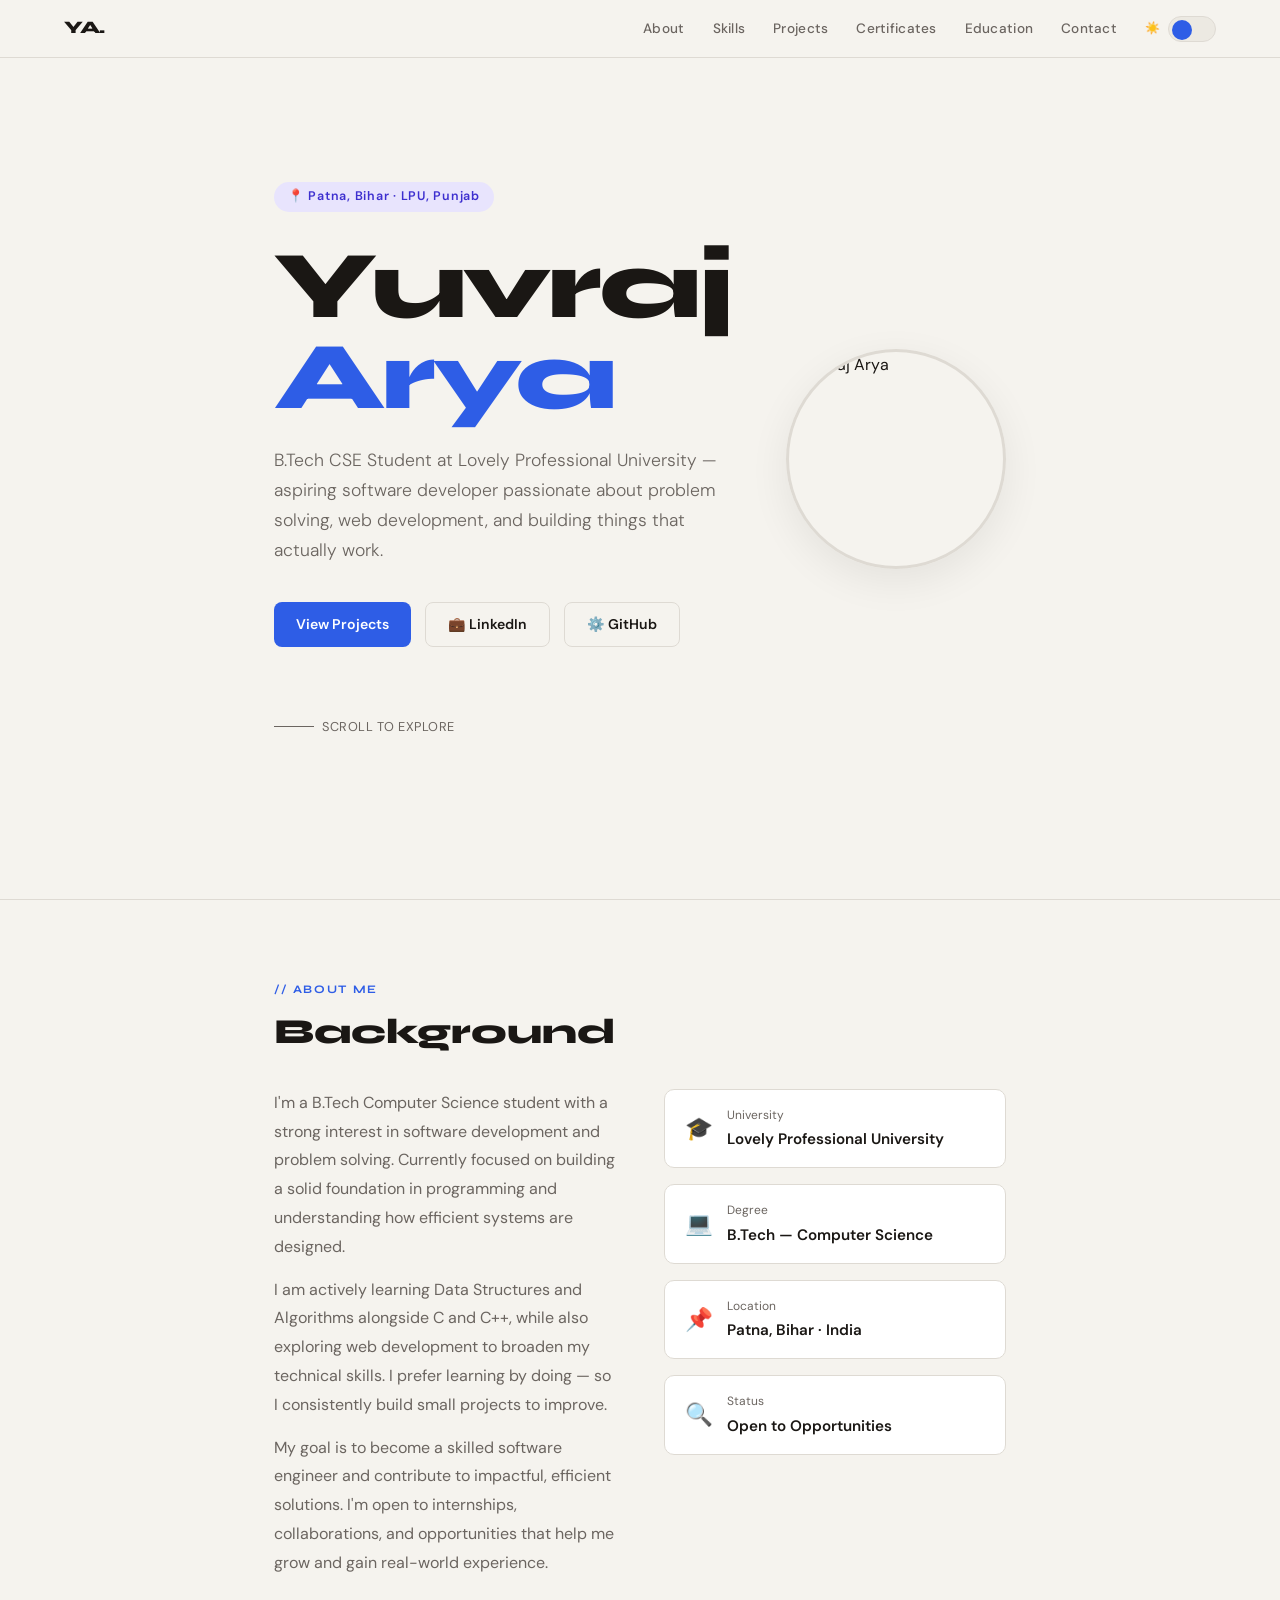
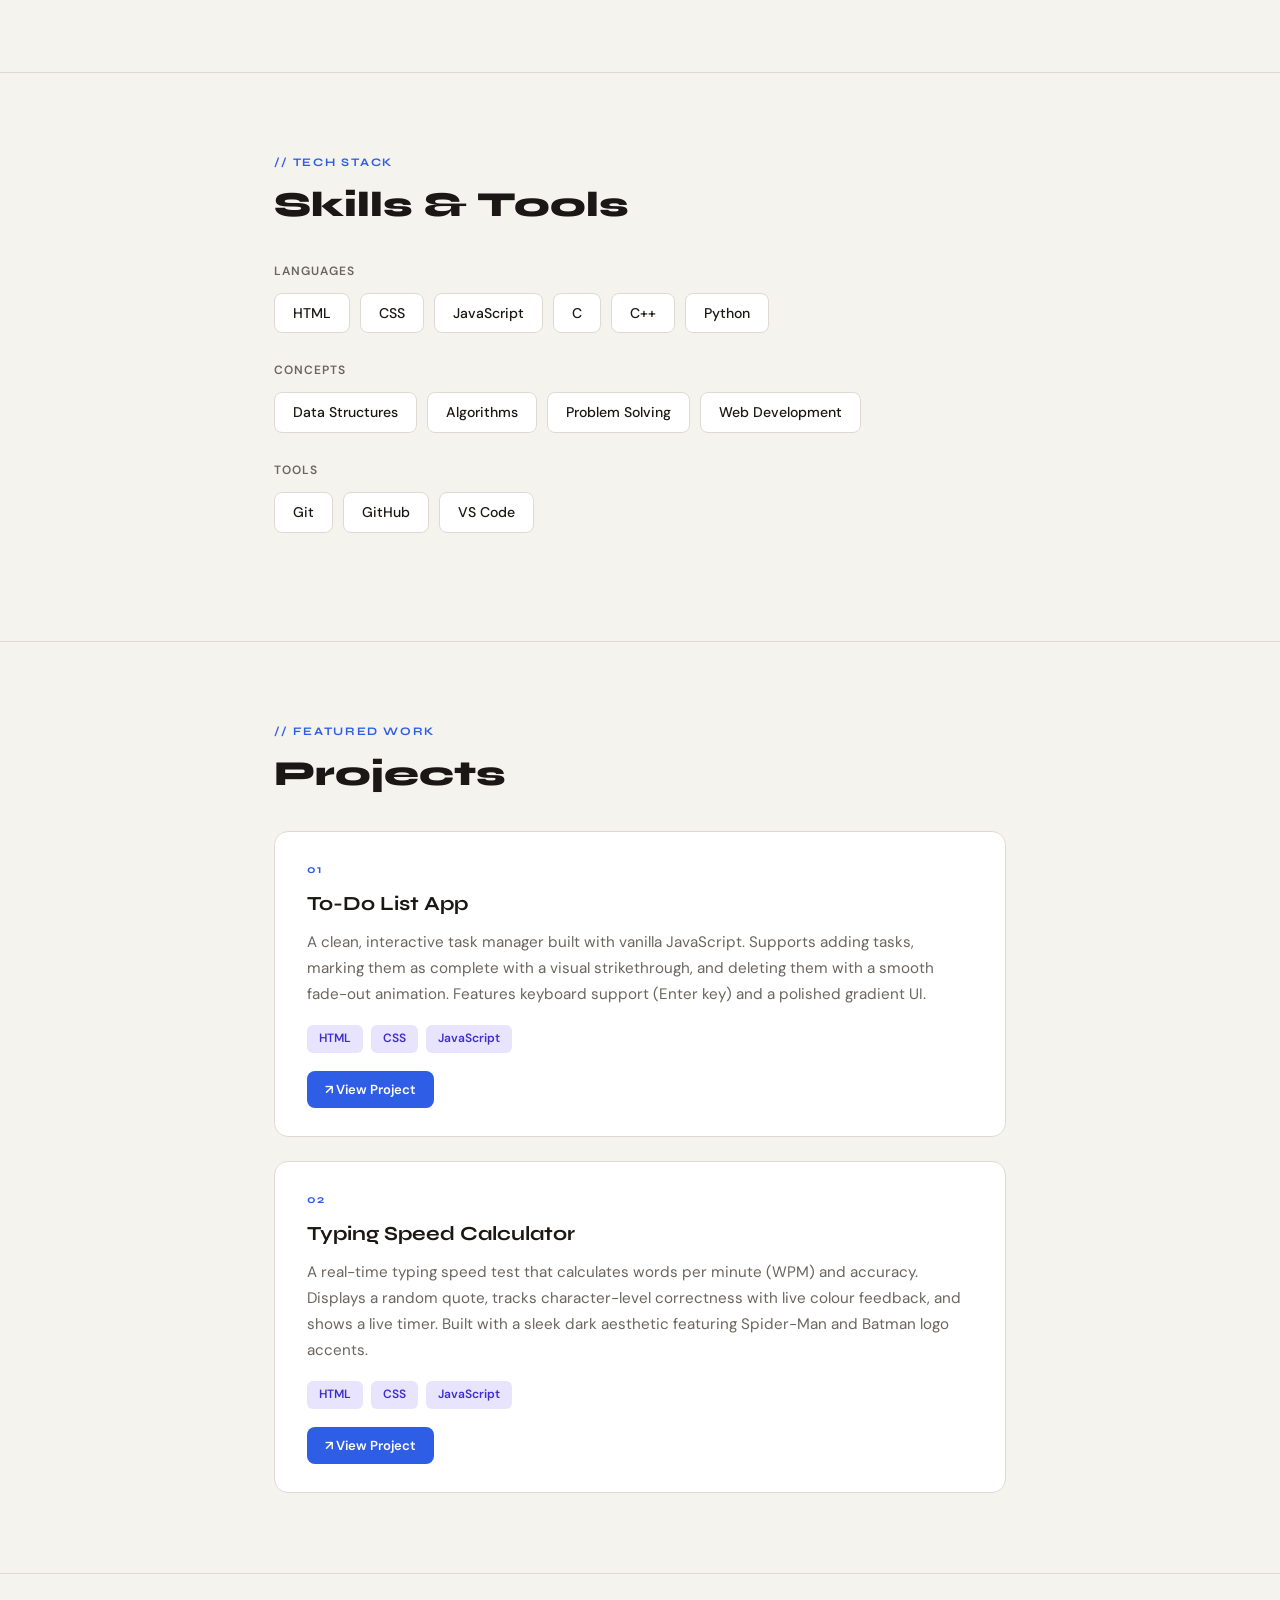
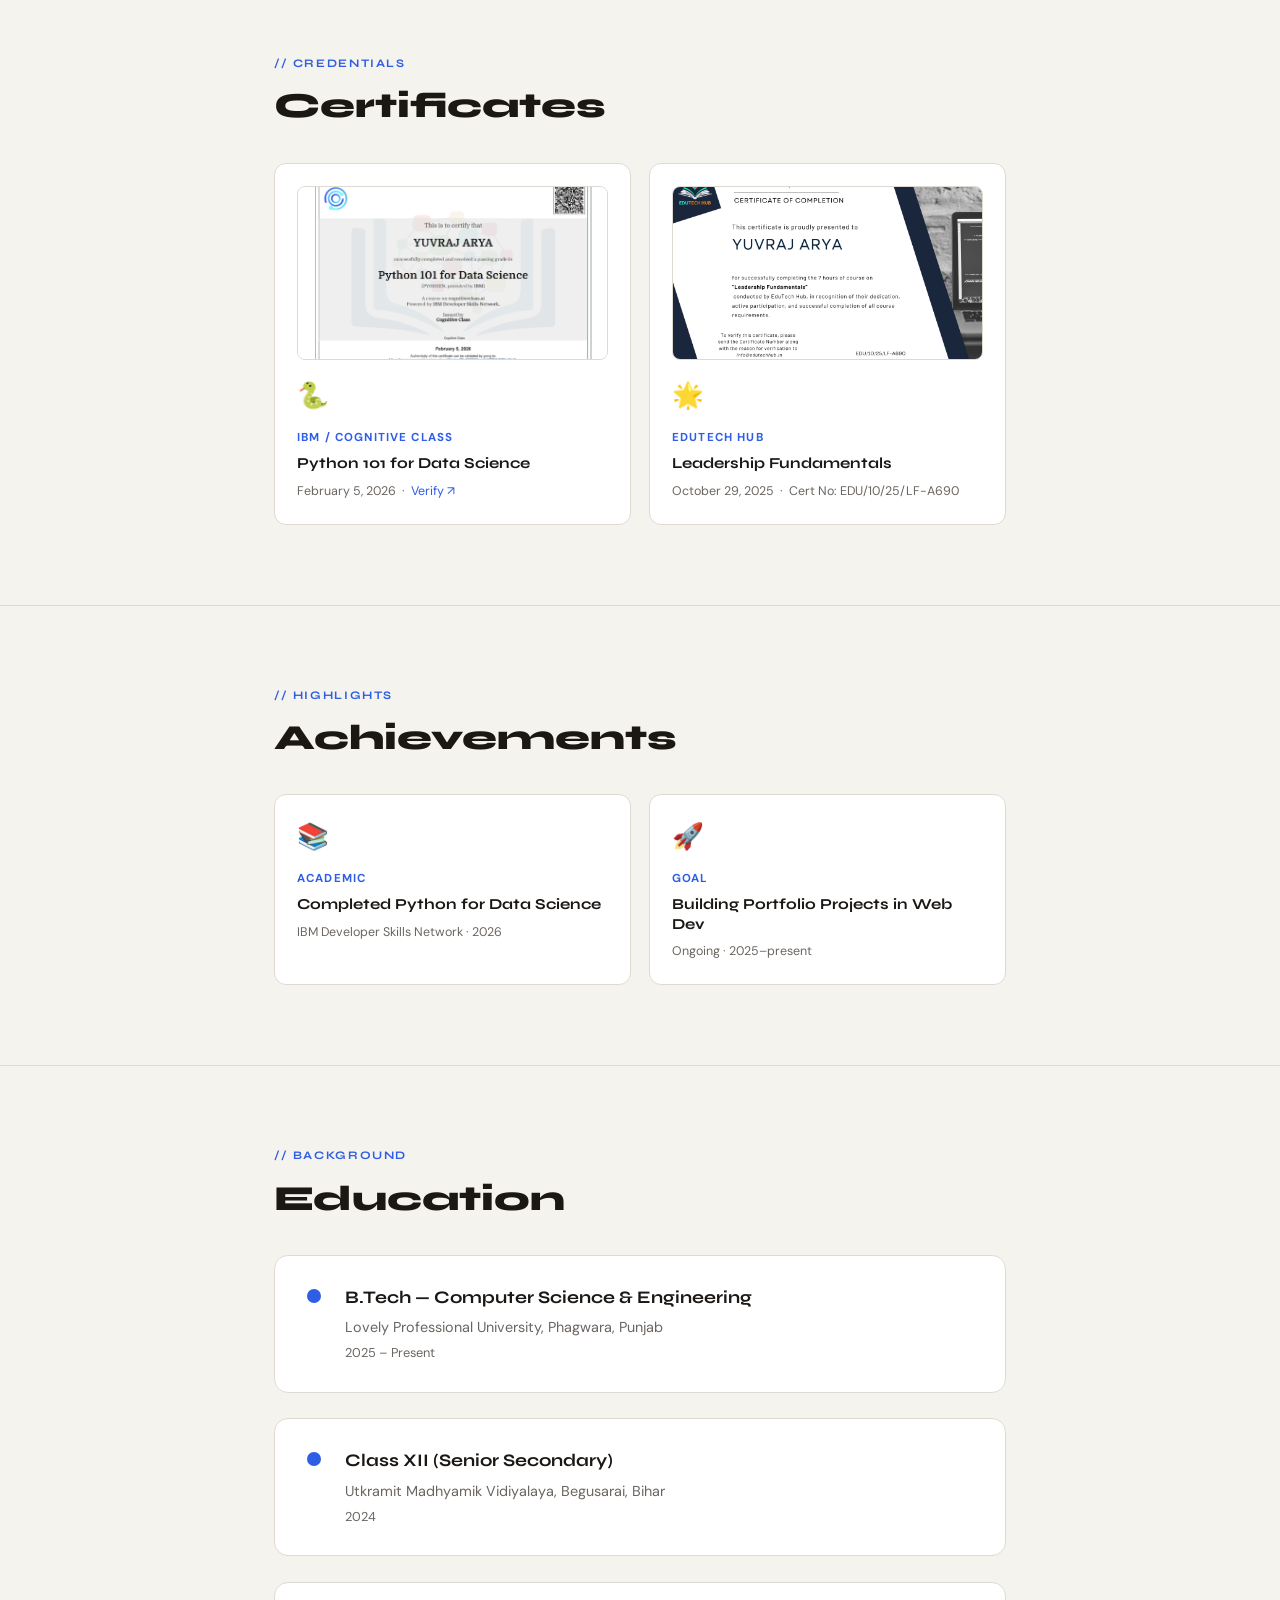
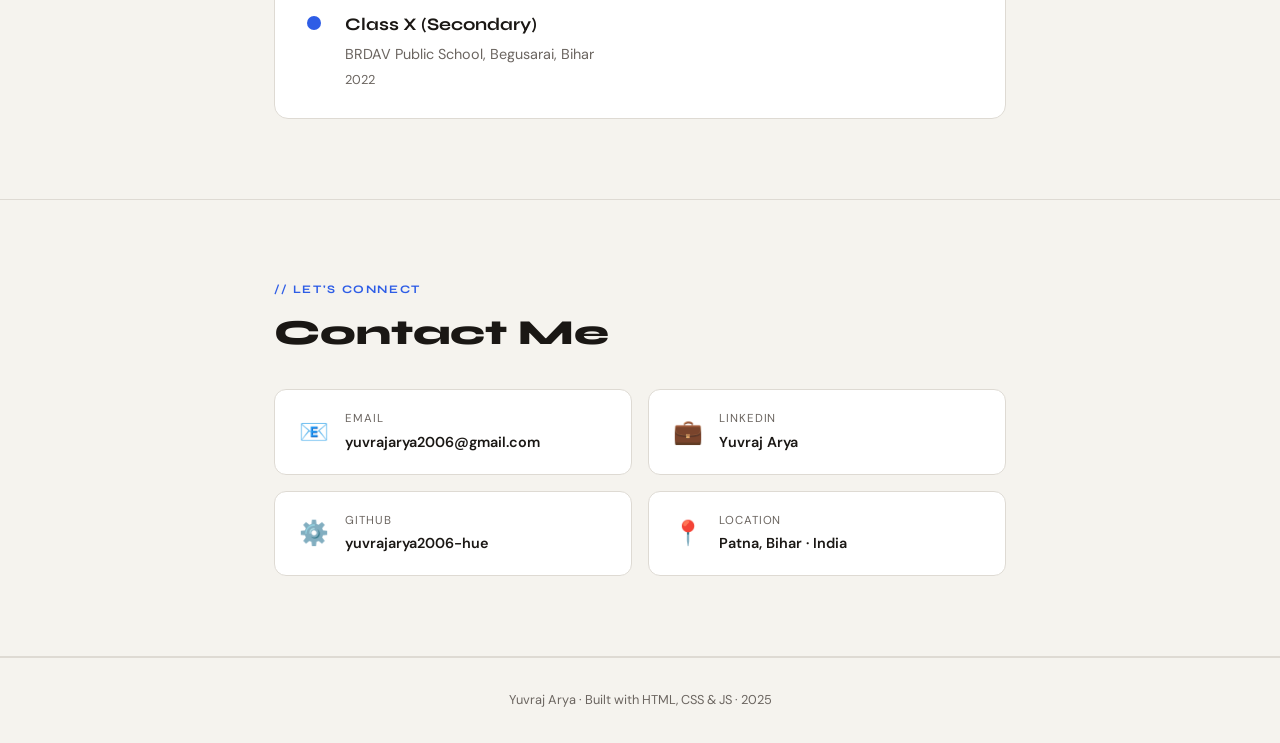
==== index.html @ 13b9ffae "Add files via upload" ====
<!DOCTYPE html>
<html lang="en" data-theme="light">
<head>
  <meta charset="UTF-8">
  <meta name="viewport" content="width=device-width, initial-scale=1.0">
  <title>Yuvraj Arya — Portfolio</title>
  <link rel="preconnect" href="https://fonts.googleapis.com">
  <link href="https://fonts.googleapis.com/css2?family=Syne:wght@400;600;700;800&family=DM+Sans:ital,wght@0,300;0,400;0,500;1,300&display=swap" rel="stylesheet">
  <style>
    /* ─── THEME TOKENS ─── */
    :root {
      --bg: #f5f3ee;
      --bg-card: #ffffff;
      --bg-muted: #ece9e2;
      --fg: #1a1714;
      --fg-muted: #6b6560;
      --accent: #2e5de6;
      --accent-2: #e85d26;
      --border: #dedad3;
      --shadow: rgba(0,0,0,0.07);
      --tag-bg: #e8e4fd;
      --tag-fg: #3d2fcf;
      --nav-bg: rgba(245,243,238,0.88);
    }
    [data-theme="dark"] {
      --bg: #111010;
      --bg-card: #1c1b19;
      --bg-muted: #252320;
      --fg: #f0ede6;
      --fg-muted: #8a8480;
      --accent: #5b82ff;
      --accent-2: #ff7a48;
      --border: #2e2c28;
      --shadow: rgba(0,0,0,0.4);
      --tag-bg: #1e2248;
      --tag-fg: #91a9ff;
      --nav-bg: rgba(17,16,16,0.88);
    }

    /* ─── RESET ─── */
    *, *::before, *::after { box-sizing: border-box; margin: 0; padding: 0; }
    html { scroll-behavior: smooth; }
    body {
      font-family: 'DM Sans', sans-serif;
      background: var(--bg);
      color: var(--fg);
      line-height: 1.6;
      transition: background 0.3s, color 0.3s;
    }
    a { color: var(--accent); text-decoration: none; }
    a:hover { text-decoration: underline; }

    /* ─── NAV ─── */
    nav {
      position: fixed; top: 0; left: 0; right: 0; z-index: 100;
      background: var(--nav-bg);
      backdrop-filter: blur(12px);
      border-bottom: 1px solid var(--border);
      display: flex; align-items: center; justify-content: space-between;
      padding: 0 5vw;
      height: 58px;
      transition: background 0.3s;
    }
    .nav-brand {
      font-family: 'Syne', sans-serif;
      font-weight: 800; font-size: 1.1rem;
      color: var(--fg);
      letter-spacing: -0.02em;
    }
    .nav-links { display: flex; gap: 28px; align-items: center; }
    .nav-links a {
      font-size: 0.85rem; font-weight: 500;
      color: var(--fg-muted);
      text-decoration: none;
      transition: color 0.2s;
      letter-spacing: 0.02em;
    }
    .nav-links a:hover { color: var(--fg); }

    /* Theme Toggle */
    .theme-btn {
      background: var(--bg-muted);
      border: 1px solid var(--border);
      border-radius: 50px;
      width: 48px; height: 26px;
      cursor: pointer;
      position: relative;
      transition: background 0.3s;
      flex-shrink: 0;
    }
    .theme-btn::after {
      content: '';
      position: absolute;
      top: 3px; left: 3px;
      width: 20px; height: 20px;
      border-radius: 50%;
      background: var(--accent);
      transition: transform 0.3s;
    }
    [data-theme="dark"] .theme-btn::after { transform: translateX(22px); }
    .theme-icon { font-size: 0.75rem; display: flex; align-items: center; gap: 6px; }

    /* ─── SECTIONS & LAYOUT ─── */
    .container { max-width: 860px; margin: 0 auto; padding: 0 5vw; }
    section { padding: 80px 0; }
    section:not(:last-child) { border-bottom: 1px solid var(--border); }

    .section-label {
      font-family: 'Syne', sans-serif;
      font-size: 0.72rem; font-weight: 700;
      letter-spacing: 0.14em; text-transform: uppercase;
      color: var(--accent);
      margin-bottom: 14px;
    }
    .section-title {
      font-family: 'Syne', sans-serif;
      font-size: clamp(1.7rem, 3vw, 2.2rem);
      font-weight: 800; line-height: 1.15;
      color: var(--fg);
      margin-bottom: 36px;
    }

    /* ─── HERO ─── */
    #hero {
      min-height: 100vh;
      display: flex; flex-direction: column; justify-content: center;
      padding-top: 100px;
    }
    .hero-tag {
      display: inline-block;
      background: var(--tag-bg);
      color: var(--tag-fg);
      font-size: 0.78rem; font-weight: 600;
      letter-spacing: 0.06em;
      padding: 5px 14px;
      border-radius: 100px;
      margin-bottom: 28px;
    }
    .hero-name {
      font-family: 'Syne', sans-serif;
      font-size: clamp(3rem, 8vw, 6rem);
      font-weight: 800;
      line-height: 0.95;
      letter-spacing: -0.03em;
      color: var(--fg);
      margin-bottom: 24px;
    }
    .hero-name em {
      font-style: normal;
      color: var(--accent);
    }
    .hero-sub {
      font-size: 1.1rem;
      font-weight: 300;
      color: var(--fg-muted);
      max-width: 520px;
      line-height: 1.7;
      margin-bottom: 36px;
    }
    .hero-links { display: flex; gap: 14px; flex-wrap: wrap; }
    .btn {
      display: inline-flex; align-items: center; gap: 7px;
      padding: 10px 22px;
      border-radius: 8px;
      font-size: 0.88rem; font-weight: 600;
      transition: all 0.2s;
      text-decoration: none;
      cursor: pointer;
      border: none;
    }
    .btn-primary {
      background: var(--accent);
      color: #fff;
    }
    .btn-primary:hover { filter: brightness(1.1); text-decoration: none; transform: translateY(-1px); }
    .btn-outline {
      background: transparent;
      color: var(--fg);
      border: 1.5px solid var(--border);
    }
    .btn-outline:hover { border-color: var(--fg-muted); text-decoration: none; transform: translateY(-1px); }
    .hero-scroll {
      margin-top: 70px;
      color: var(--fg-muted);
      font-size: 0.8rem;
      display: flex; align-items: center; gap: 8px;
      letter-spacing: 0.04em;
    }
    .scroll-line {
      width: 40px; height: 1px;
      background: var(--fg-muted);
    }

    /* ─── ABOUT ─── */
    .about-grid {
      display: grid; grid-template-columns: 1fr 1fr;
      gap: 48px; align-items: start;
    }
    .about-text p {
      color: var(--fg-muted);
      margin-bottom: 14px;
      font-size: 1rem;
      line-height: 1.8;
    }
    .about-facts { display: flex; flex-direction: column; gap: 16px; }
    .fact-item {
      background: var(--bg-card);
      border: 1px solid var(--border);
      border-radius: 10px;
      padding: 16px 20px;
      display: flex; align-items: center; gap: 14px;
    }
    .fact-icon { font-size: 1.4rem; flex-shrink: 0; }
    .fact-label { font-size: 0.75rem; color: var(--fg-muted); margin-bottom: 2px; }
    .fact-value { font-weight: 600; font-size: 0.95rem; color: var(--fg); }

    /* ─── SKILLS ─── */
    .skills-grid { display: flex; flex-wrap: wrap; gap: 10px; }
    .skill-chip {
      background: var(--bg-card);
      border: 1.5px solid var(--border);
      color: var(--fg);
      padding: 8px 18px;
      border-radius: 8px;
      font-size: 0.88rem; font-weight: 500;
      transition: all 0.2s;
      cursor: default;
    }
    .skill-chip:hover {
      border-color: var(--accent);
      color: var(--accent);
      transform: translateY(-2px);
    }
    .skill-category {
      margin-bottom: 28px;
    }
    .skill-cat-label {
      font-size: 0.75rem; font-weight: 600;
      color: var(--fg-muted);
      letter-spacing: 0.08em; text-transform: uppercase;
      margin-bottom: 12px;
    }

    /* ─── PROJECTS ─── */
    .projects-list { display: flex; flex-direction: column; gap: 24px; }
    .project-card {
      background: var(--bg-card);
      border: 1px solid var(--border);
      border-radius: 14px;
      padding: 28px 32px;
      transition: all 0.2s;
      position: relative;
      overflow: hidden;
    }
    .project-card::before {
      content: '';
      position: absolute; top: 0; left: 0; right: 0; height: 3px;
      background: linear-gradient(90deg, var(--accent), var(--accent-2));
      opacity: 0; transition: opacity 0.2s;
    }
    .project-card:hover { box-shadow: 0 8px 32px var(--shadow); transform: translateY(-3px); }
    .project-card:hover::before { opacity: 1; }
    .project-num {
      font-family: 'Syne', sans-serif;
      font-size: 0.72rem; font-weight: 700;
      color: var(--accent); letter-spacing: 0.1em;
      margin-bottom: 10px;
    }
    .project-title {
      font-family: 'Syne', sans-serif;
      font-size: 1.25rem; font-weight: 700;
      color: var(--fg);
      margin-bottom: 10px;
    }
    .project-desc {
      color: var(--fg-muted);
      font-size: 0.95rem;
      line-height: 1.7;
      margin-bottom: 18px;
    }
    .project-tags { display: flex; flex-wrap: wrap; gap: 8px; margin-bottom: 18px; }
    .ptag {
      background: var(--tag-bg);
      color: var(--tag-fg);
      font-size: 0.75rem; font-weight: 600;
      padding: 4px 12px;
      border-radius: 6px;
    }
    .project-links { display: flex; gap: 12px; }

    /* ─── CERTIFICATES ─── */
    .certs-grid { display: grid; grid-template-columns: repeat(auto-fill, minmax(240px, 1fr)); gap: 18px; }
    .cert-card {
      background: var(--bg-card);
      border: 1px solid var(--border);
      border-radius: 12px;
      padding: 22px;
      transition: all 0.2s;
    }
    .cert-card:hover { box-shadow: 0 6px 20px var(--shadow); transform: translateY(-2px); }
    .cert-icon { font-size: 1.6rem; margin-bottom: 12px; }
    .cert-issuer {
      font-size: 0.72rem; font-weight: 700; text-transform: uppercase;
      letter-spacing: 0.1em; color: var(--accent); margin-bottom: 6px;
    }
    .cert-name {
      font-family: 'Syne', sans-serif;
      font-size: 0.95rem; font-weight: 700; color: var(--fg);
      line-height: 1.3; margin-bottom: 8px;
    }
    .cert-date { font-size: 0.78rem; color: var(--fg-muted); }

    /* ─── EDUCATION ─── */
    .edu-card {
      background: var(--bg-card);
      border: 1px solid var(--border);
      border-radius: 14px;
      padding: 28px 32px;
      display: flex; gap: 24px; align-items: flex-start;
    }
    .edu-dot {
      width: 14px; height: 14px; border-radius: 50%;
      background: var(--accent); flex-shrink: 0; margin-top: 5px;
    }
    .edu-degree {
      font-family: 'Syne', sans-serif;
      font-size: 1.1rem; font-weight: 700; margin-bottom: 4px;
    }
    .edu-school { color: var(--fg-muted); font-size: 0.9rem; margin-bottom: 4px; }
    .edu-meta { font-size: 0.8rem; color: var(--fg-muted); }

    /* ─── CONTACT ─── */
    .contact-grid {
      display: grid; grid-template-columns: 1fr 1fr;
      gap: 16px;
    }
    .contact-item {
      background: var(--bg-card);
      border: 1px solid var(--border);
      border-radius: 12px;
      padding: 20px 24px;
      display: flex; align-items: center; gap: 16px;
      transition: all 0.2s;
      text-decoration: none; color: var(--fg);
    }
    .contact-item:hover {
      border-color: var(--accent);
      transform: translateY(-2px);
      box-shadow: 0 6px 20px var(--shadow);
      text-decoration: none;
    }
    .contact-icon { font-size: 1.5rem; flex-shrink: 0; }
    .contact-label { font-size: 0.72rem; color: var(--fg-muted); text-transform: uppercase; letter-spacing: 0.08em; margin-bottom: 2px; }
    .contact-value { font-weight: 600; font-size: 0.9rem; }

    /* ─── FOOTER ─── */
    footer {
      text-align: center;
      padding: 32px 0;
      font-size: 0.8rem;
      color: var(--fg-muted);
      border-top: 1px solid var(--border);
    }

    /* ─── ANIMATIONS ─── */
    @keyframes fadeUp {
      from { opacity: 0; transform: translateY(24px); }
      to   { opacity: 1; transform: translateY(0); }
    }
    .fade-up { opacity: 0; animation: fadeUp 0.6s ease forwards; }
    .delay-1 { animation-delay: 0.1s; }
    .delay-2 { animation-delay: 0.22s; }
    .delay-3 { animation-delay: 0.34s; }
    .delay-4 { animation-delay: 0.46s; }
    .delay-5 { animation-delay: 0.58s; }

    /* ─── RESPONSIVE ─── */
    @media (max-width: 640px) {
      .about-grid { grid-template-columns: 1fr; }
      .contact-grid { grid-template-columns: 1fr; }
      .nav-links a:not(.theme-wrapper) { display: none; }
      .hero-name { font-size: clamp(2.4rem, 12vw, 4rem); }
      .project-card { padding: 22px; }
      .edu-card { flex-direction: column; gap: 14px; }
    }
    .theme-wrapper { display: flex; align-items: center; gap: 8px; }

    /* ─── HERO PHOTO ─── */
    .hero-inner {
      display: flex; align-items: center;
      justify-content: space-between; gap: 40px;
    }
    .hero-content { flex: 1; }
    .hero-photo-wrap {
      flex-shrink: 0;
      width: 220px; height: 220px;
      border-radius: 50%;
      border: 3px solid var(--border);
      overflow: hidden;
      box-shadow: 0 12px 40px var(--shadow);
      position: relative;
    }
    .hero-photo-wrap img {
      width: 100%; height: 100%;
      object-fit: cover; object-position: center top;
      display: block;
    }
    @media (max-width: 640px) {
      .hero-inner { flex-direction: column-reverse; gap: 24px; }
      .hero-photo-wrap { width: 140px; height: 140px; }
    }

    /* ─── CERT IMAGE ─── */
    .cert-img-wrap {
      width: 100%; aspect-ratio: 16/9;
      overflow: hidden; border-radius: 8px;
      margin-bottom: 16px; cursor: zoom-in;
      background: var(--bg-muted);
      border: 1px solid var(--border);
    }
    .cert-img-wrap img {
      width: 100%; height: 100%;
      object-fit: cover;
      transition: transform 0.3s ease;
      display: block;
    }
    .cert-img-wrap:hover img { transform: scale(1.04); }

    /* ─── LIGHTBOX ─── */
    .lightbox {
      display: none; position: fixed;
      inset: 0; z-index: 999;
      background: rgba(0,0,0,0.88);
      align-items: center; justify-content: center;
      padding: 24px;
    }
    .lightbox.open { display: flex; }
    .lightbox img {
      max-width: 92vw; max-height: 88vh;
      border-radius: 10px;
      box-shadow: 0 20px 60px rgba(0,0,0,0.6);
    }
    .lightbox-close {
      position: absolute; top: 20px; right: 24px;
      background: none; border: none;
      color: #fff; font-size: 2rem;
      cursor: pointer; line-height: 1;
    }
  </style>
</head>
<body>

<!-- NAV -->
<nav>
  <span class="nav-brand">YA.</span>
  <div class="nav-links">
    <a href="#about">About</a>
    <a href="#skills">Skills</a>
    <a href="#projects">Projects</a>
    <a href="#certificates">Certificates</a>
    <a href="#education">Education</a>
    <a href="#contact">Contact</a>
    <div class="theme-wrapper">
      <span class="theme-icon" id="themeLabel">☀️</span>
      <button class="theme-btn" id="themeToggle" aria-label="Toggle theme"></button>
    </div>
  </div>
</nav>

<!-- HERO -->
<section id="hero">
  <div class="container">
    <div class="hero-inner">
      <div class="hero-content">
        <div class="hero-tag fade-up">📍 Patna, Bihar · LPU, Punjab</div>
        <h1 class="hero-name fade-up delay-1">Yuvraj<br><em>Arya</em></h1>
        <p class="hero-sub fade-up delay-2">
          B.Tech CSE Student at Lovely Professional University — aspiring software developer passionate about problem solving, web development, and building things that actually work.
        </p>
        <div class="hero-links fade-up delay-3">
          <a href="#projects" class="btn btn-primary">View Projects</a>
          <a href="https://www.linkedin.com/in/yuvraj-arya-b1a827305/" target="_blank" class="btn btn-outline">💼 LinkedIn</a>
          <a href="https://github.com/yuvrajarya2006-hue" target="_blank" class="btn btn-outline">⚙️ GitHub</a>
        </div>
        <div class="hero-scroll fade-up delay-4">
          <div class="scroll-line"></div>
          SCROLL TO EXPLORE
        </div>
      </div>
      <div class="hero-photo-wrap fade-up delay-2">
        <img src="profile.jpg" alt="Yuvraj Arya">
      </div>
    </div>
  </div>
</section>

<!-- ABOUT -->
<section id="about">
  <div class="container">
    <div class="section-label">// About Me</div>
    <h2 class="section-title">Background</h2>
    <div class="about-grid">
      <div class="about-text">
        <p>
          I'm a B.Tech Computer Science student with a strong interest in software development and problem solving. Currently focused on building a solid foundation in programming and understanding how efficient systems are designed.
        </p>
        <p>
          I am actively learning Data Structures and Algorithms alongside C and C++, while also exploring web development to broaden my technical skills. I prefer learning by doing — so I consistently build small projects to improve.
        </p>
        <p>
          My goal is to become a skilled software engineer and contribute to impactful, efficient solutions. I'm open to internships, collaborations, and opportunities that help me grow and gain real-world experience.
        </p>
      </div>
      <div class="about-facts">
        <div class="fact-item">
          <div class="fact-icon">🎓</div>
          <div>
            <div class="fact-label">University</div>
            <div class="fact-value">Lovely Professional University</div>
          </div>
        </div>
        <div class="fact-item">
          <div class="fact-icon">💻</div>
          <div>
            <div class="fact-label">Degree</div>
            <div class="fact-value">B.Tech — Computer Science</div>
          </div>
        </div>
        <div class="fact-item">
          <div class="fact-icon">📌</div>
          <div>
            <div class="fact-label">Location</div>
            <div class="fact-value">Patna, Bihar · India</div>
          </div>
        </div>
        <div class="fact-item">
          <div class="fact-icon">🔍</div>
          <div>
            <div class="fact-label">Status</div>
            <div class="fact-value">Open to Opportunities</div>
          </div>
        </div>
      </div>
    </div>
  </div>
</section>

<!-- SKILLS -->
<section id="skills">
  <div class="container">
    <div class="section-label">// Tech Stack</div>
    <h2 class="section-title">Skills & Tools</h2>

    <div class="skill-category">
      <div class="skill-cat-label">Languages</div>
      <div class="skills-grid">
        <div class="skill-chip">HTML</div>
        <div class="skill-chip">CSS</div>
        <div class="skill-chip">JavaScript</div>
        <div class="skill-chip">C</div>
        <div class="skill-chip">C++</div>
        <div class="skill-chip">Python</div>
      </div>
    </div>

    <div class="skill-category">
      <div class="skill-cat-label">Concepts</div>
      <div class="skills-grid">
        <div class="skill-chip">Data Structures</div>
        <div class="skill-chip">Algorithms</div>
        <div class="skill-chip">Problem Solving</div>
        <div class="skill-chip">Web Development</div>
      </div>
    </div>

    <div class="skill-category">
      <div class="skill-cat-label">Tools</div>
      <div class="skills-grid">
        <div class="skill-chip">Git</div>
        <div class="skill-chip">GitHub</div>
        <div class="skill-chip">VS Code</div>
      </div>
    </div>
  </div>
</section>

<!-- PROJECTS -->
<section id="projects">
  <div class="container">
    <div class="section-label">// Featured Work</div>
    <h2 class="section-title">Projects</h2>
    <div class="projects-list">

      <div class="project-card">
        <div class="project-num">01</div>
        <div class="project-title">To-Do List App</div>
        <div class="project-desc">
          A clean, interactive task manager built with vanilla JavaScript. Supports adding tasks, marking them as complete with a visual strikethrough, and deleting them with a smooth fade-out animation. Features keyboard support (Enter key) and a polished gradient UI.
        </div>
        <div class="project-tags">
          <span class="ptag">HTML</span>
          <span class="ptag">CSS</span>
          <span class="ptag">JavaScript</span>
        </div>
        <div class="project-links">
          <a href="todo-app/index.html" target="_blank" class="btn btn-primary" style="font-size:0.82rem;padding:8px 18px;">↗ View Project</a>
        </div>
      </div>

      <div class="project-card">
        <div class="project-num">02</div>
        <div class="project-title">Typing Speed Calculator</div>
        <div class="project-desc">
          A real-time typing speed test that calculates words per minute (WPM) and accuracy. Displays a random quote, tracks character-level correctness with live colour feedback, and shows a live timer. Built with a sleek dark aesthetic featuring Spider-Man and Batman logo accents.
        </div>
        <div class="project-tags">
          <span class="ptag">HTML</span>
          <span class="ptag">CSS</span>
          <span class="ptag">JavaScript</span>
        </div>
        <div class="project-links">
          <a href="typing-speed-app/index.html" target="_blank" class="btn btn-primary" style="font-size:0.82rem;padding:8px 18px;">↗ View Project</a>
        </div>
      </div>

    </div>
  </div>
</section>

<!-- CERTIFICATES -->
<section id="certificates">
  <div class="container">
    <div class="section-label">// Credentials</div>
    <h2 class="section-title">Certificates</h2>
    <div class="certs-grid">

      <div class="cert-card">
        <div class="cert-img-wrap" onclick="openLightbox('Tech_MOOC.png')">
          <img src="Tech_MOOC.png" alt="Python 101 for Data Science Certificate">
        </div>
        <div class="cert-icon">🐍</div>
        <div class="cert-issuer">IBM / Cognitive Class</div>
        <div class="cert-name">Python 101 for Data Science</div>
        <div class="cert-date">February 5, 2026 &nbsp;·&nbsp; <a href="https://courses.cognitiveclass.ai/certificates/79c9958981ec4bb38ff1b9ff70e82d8b" target="_blank">Verify ↗</a></div>
      </div>

      <div class="cert-card">
        <div class="cert-img-wrap" onclick="openLightbox('Nontech_MOOC.png')">
          <img src="Nontech_MOOC.png" alt="Leadership Fundamentals Certificate">
        </div>
        <div class="cert-icon">🌟</div>
        <div class="cert-issuer">EduTech Hub</div>
        <div class="cert-name">Leadership Fundamentals</div>
        <div class="cert-date">October 29, 2025 &nbsp;·&nbsp; Cert No: EDU/10/25/LF-A690</div>
      </div>

    </div>
  </div>
</section>

<!-- ACHIEVEMENTS -->
<section id="achievements">
  <div class="container">
    <div class="section-label">// Highlights</div>
    <h2 class="section-title">Achievements</h2>
    <div class="certs-grid">
      <div class="cert-card">
        <div class="cert-icon">📚</div>
        <div class="cert-issuer">Academic</div>
        <div class="cert-name">Completed Python for Data Science</div>
        <div class="cert-date">IBM Developer Skills Network · 2026</div>
      </div>
      <div class="cert-card">
        <div class="cert-icon">🚀</div>
        <div class="cert-issuer">Goal</div>
        <div class="cert-name">Building Portfolio Projects in Web Dev</div>
        <div class="cert-date">Ongoing · 2025–present</div>
      </div>
    </div>
  </div>
</section>

<!-- EDUCATION -->
<section id="education">
  <div class="container">
    <div class="section-label">// Background</div>
    <h2 class="section-title">Education</h2>
    <div class="edu-card">
      <div class="edu-dot"></div>
      <div>
        <div class="edu-degree">B.Tech — Computer Science & Engineering</div>
        <div class="edu-school">Lovely Professional University, Phagwara, Punjab</div>
        <div class="edu-meta">2025 – Present</div>
      </div>
    </div>
    <br>
    <div class="edu-card">
  <div class="edu-dot"></div>
  <div>
    <div class="edu-degree">Class XII (Senior Secondary)</div>
    <div class="edu-school">Utkramit Madhyamik Vidiyalaya, Begusarai, Bihar</div>
    <div class="edu-meta">2024</div>
  </div>
</div>
<br>
<div class="edu-card">
  <div class="edu-dot"></div>
  <div>
    <div class="edu-degree">Class X (Secondary)</div>
    <div class="edu-school">BRDAV Public School, Begusarai, Bihar</div>
    <div class="edu-meta">2022</div>
  </div>
</div>
  </div>
  
</section>


<!-- CONTACT -->
<section id="contact">
  <div class="container">
    <div class="section-label">// Let's Connect</div>
    <h2 class="section-title">Contact Me</h2>
    <div class="contact-grid">
      <a href="mailto:yuvrajarya2006@gmail.com" class="contact-item">
        <div class="contact-icon">📧</div>
        <div>
          <div class="contact-label">Email</div>
          <div class="contact-value">yuvrajarya2006@gmail.com</div>
        </div>
      </a>
      <a href="https://www.linkedin.com/in/yuvraj-arya-b1a827305/" target="_blank" class="contact-item">
        <div class="contact-icon">💼</div>
        <div>
          <div class="contact-label">LinkedIn</div>
          <div class="contact-value">Yuvraj Arya</div>
        </div>
      </a>
      <a href="https://github.com/yuvrajarya2006-hue" target="_blank" class="contact-item">
        <div class="contact-icon">⚙️</div>
        <div>
          <div class="contact-label">GitHub</div>
          <div class="contact-value">yuvrajarya2006-hue</div>
        </div>
      </a>
      <div class="contact-item" style="cursor:default;">
        <div class="contact-icon">📍</div>
        <div>
          <div class="contact-label">Location</div>
          <div class="contact-value">Patna, Bihar · India</div>
        </div>
      </div>
    </div>
  </div>
</section>

<footer>
  <p>Yuvraj Arya · Built with HTML, CSS & JS · 2025</p>
</footer>

<!-- LIGHTBOX -->
<div class="lightbox" id="lightbox" onclick="closeLightbox()">
  <button class="lightbox-close" onclick="closeLightbox()">✕</button>
  <img id="lightboxImg" src="" alt="Certificate">
</div>

<script>
  // Lightbox
  function openLightbox(src) {
    document.getElementById('lightboxImg').src = src;
    document.getElementById('lightbox').classList.add('open');
    document.body.style.overflow = 'hidden';
  }
  function closeLightbox() {
    document.getElementById('lightbox').classList.remove('open');
    document.body.style.overflow = '';
  }
  document.addEventListener('keydown', e => { if (e.key === 'Escape') closeLightbox(); });

  // Theme toggle
  const toggle = document.getElementById('themeToggle');
  const label = document.getElementById('themeLabel');
  const html = document.documentElement;

  // Load saved theme
  const saved = localStorage.getItem('theme') || 'light';
  html.setAttribute('data-theme', saved);
  label.textContent = saved === 'dark' ? '🌙' : '☀️';

  toggle.addEventListener('click', () => {
    const current = html.getAttribute('data-theme');
    const next = current === 'light' ? 'dark' : 'light';
    html.setAttribute('data-theme', next);
    localStorage.setItem('theme', next);
    label.textContent = next === 'dark' ? '🌙' : '☀️';
  });

  // Scroll reveal
  const observer = new IntersectionObserver((entries) => {
    entries.forEach(e => {
      if (e.isIntersecting) {
        e.target.style.opacity = '1';
        e.target.style.transform = 'translateY(0)';
      }
    });
  }, { threshold: 0.1 });

  document.querySelectorAll('.project-card, .cert-card, .edu-card, .contact-item, .skill-chip, .fact-item').forEach(el => {
    el.style.opacity = '0';
    el.style.transform = 'translateY(20px)';
    el.style.transition = 'opacity 0.5s ease, transform 0.5s ease';
    observer.observe(el);
  });
</script>

</body>
</html>
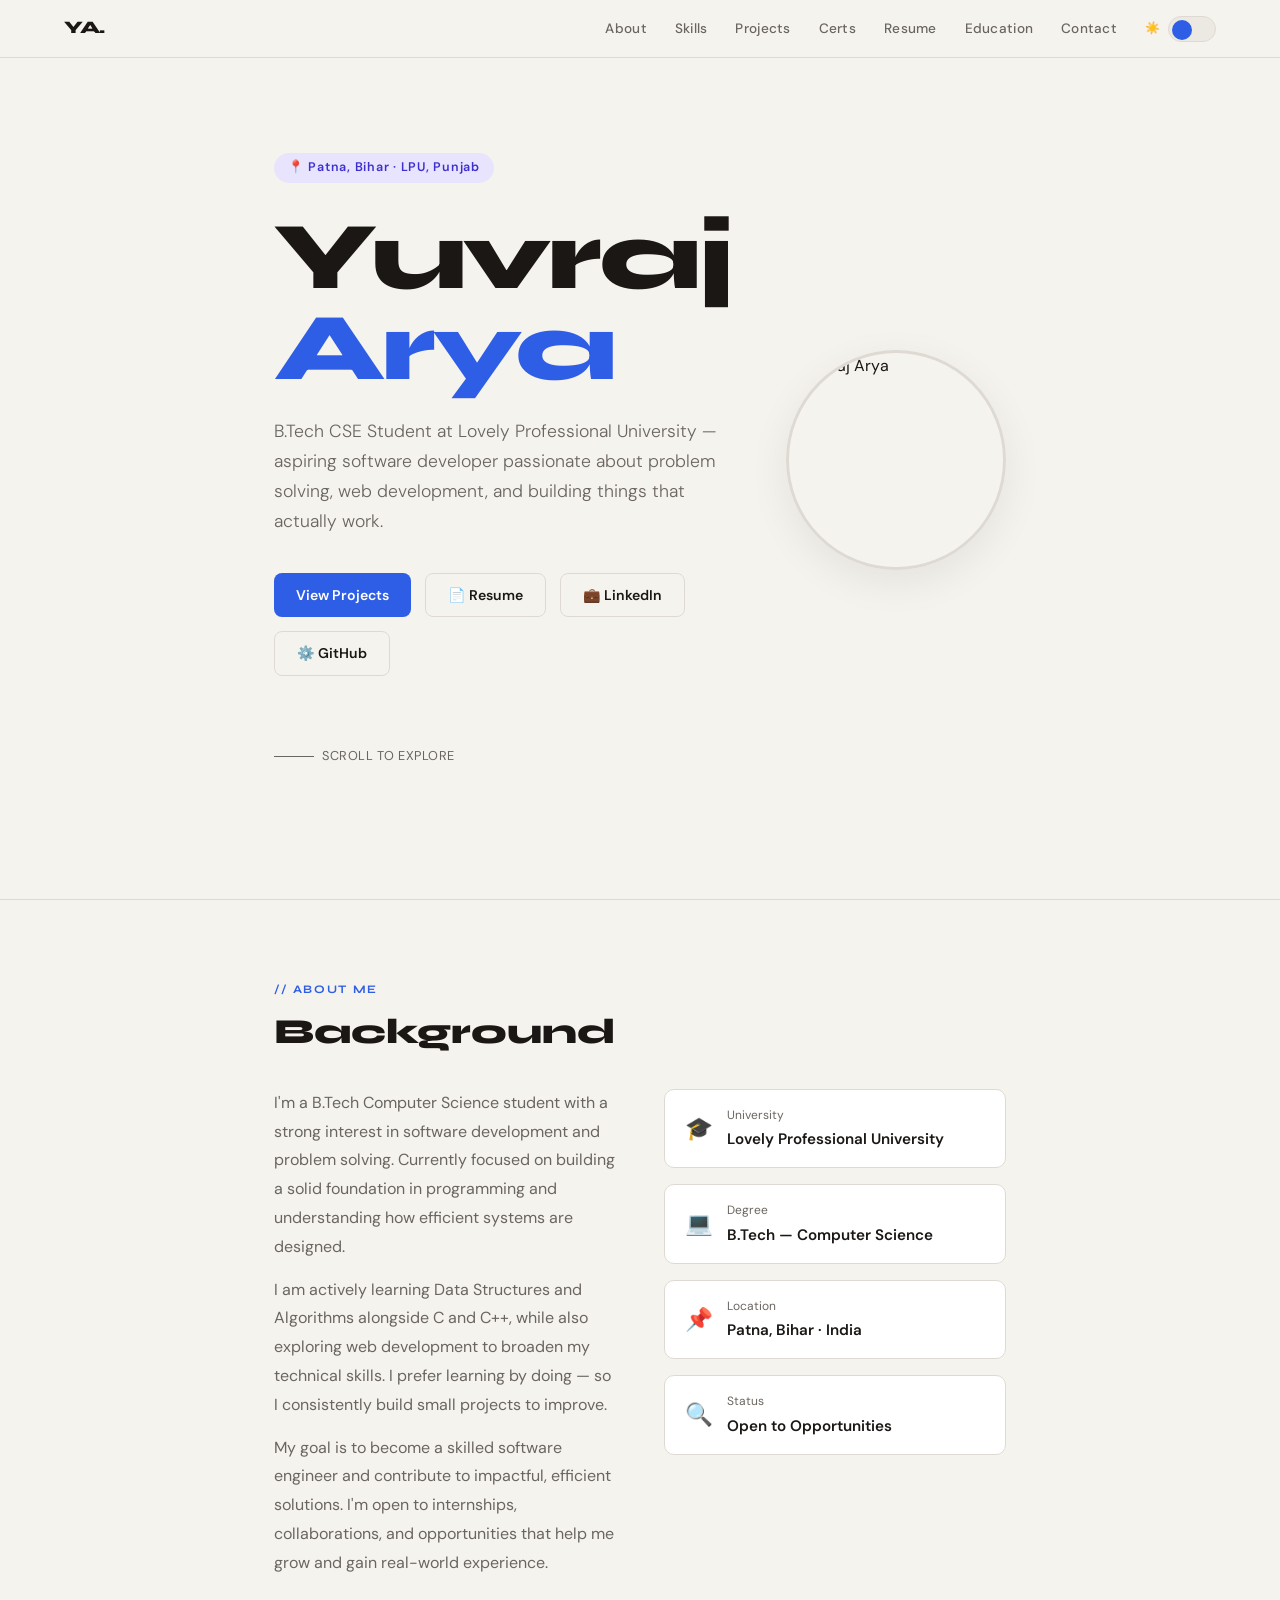
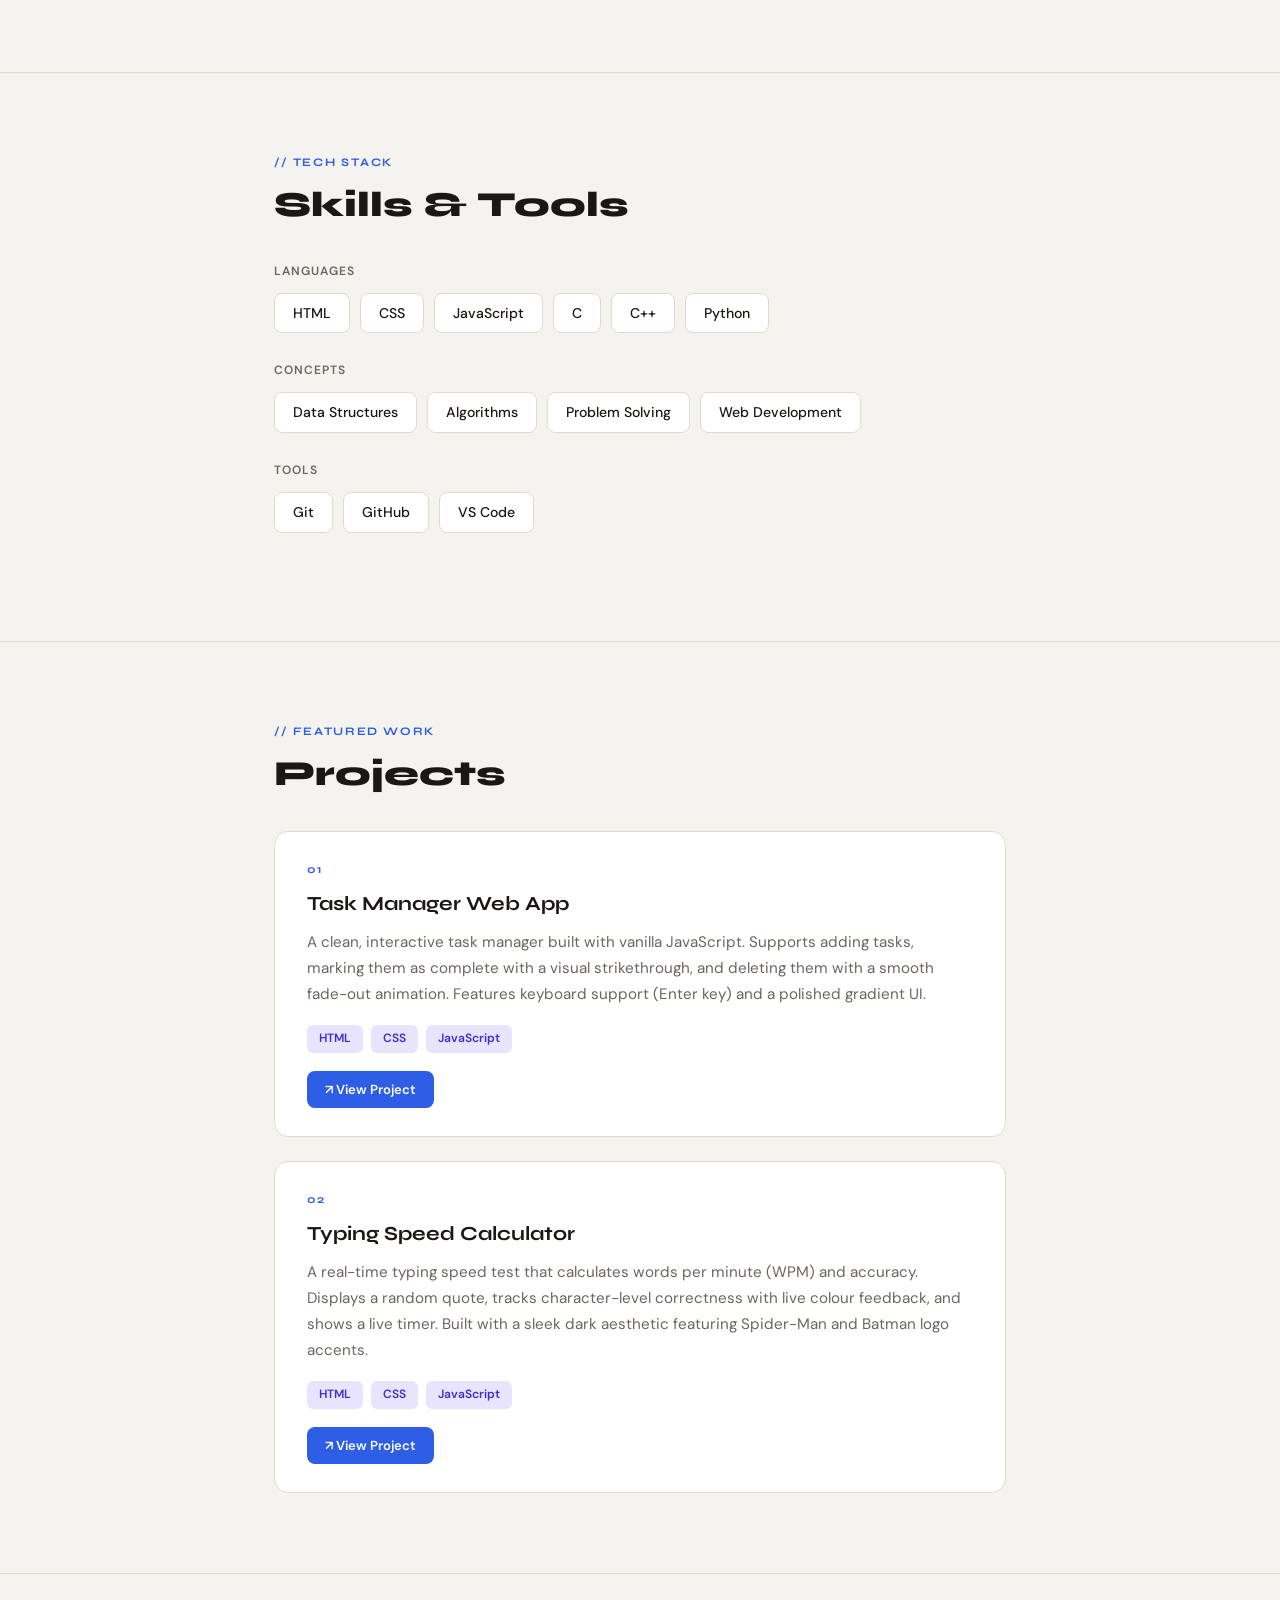
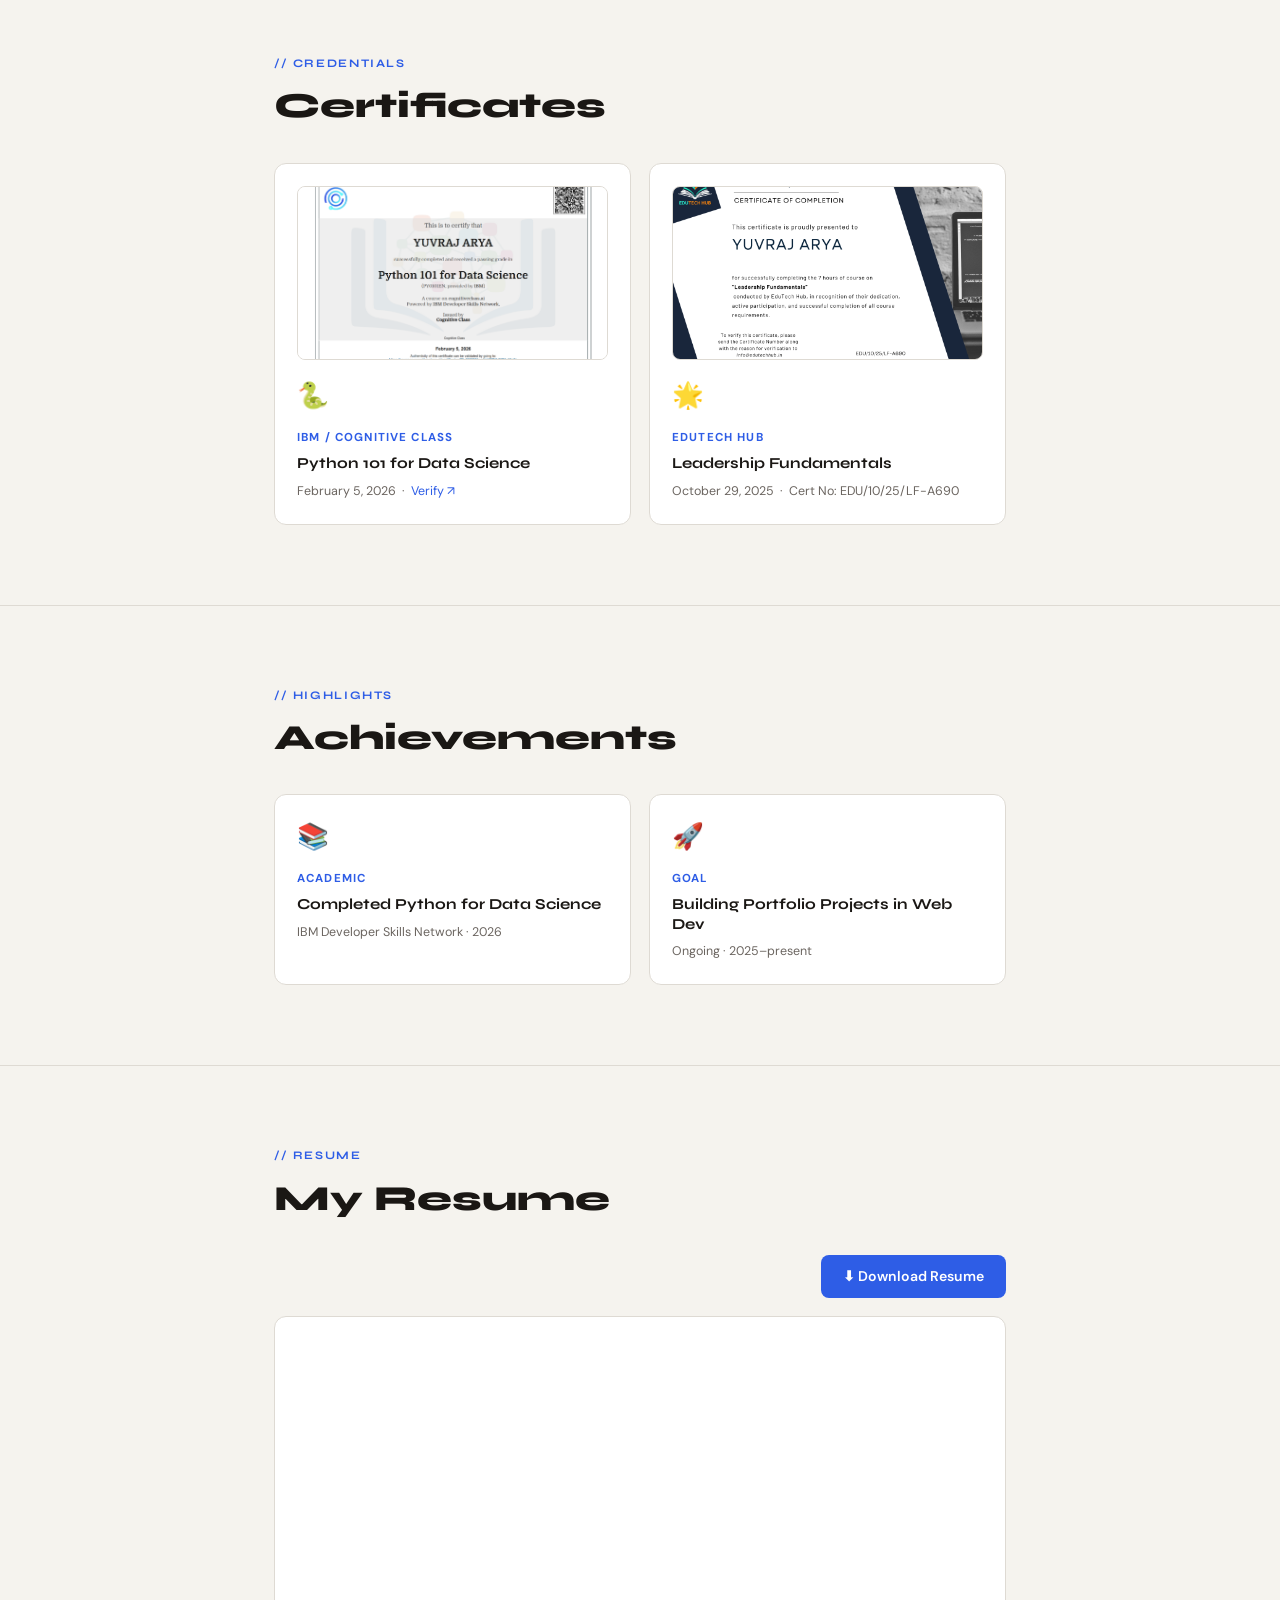
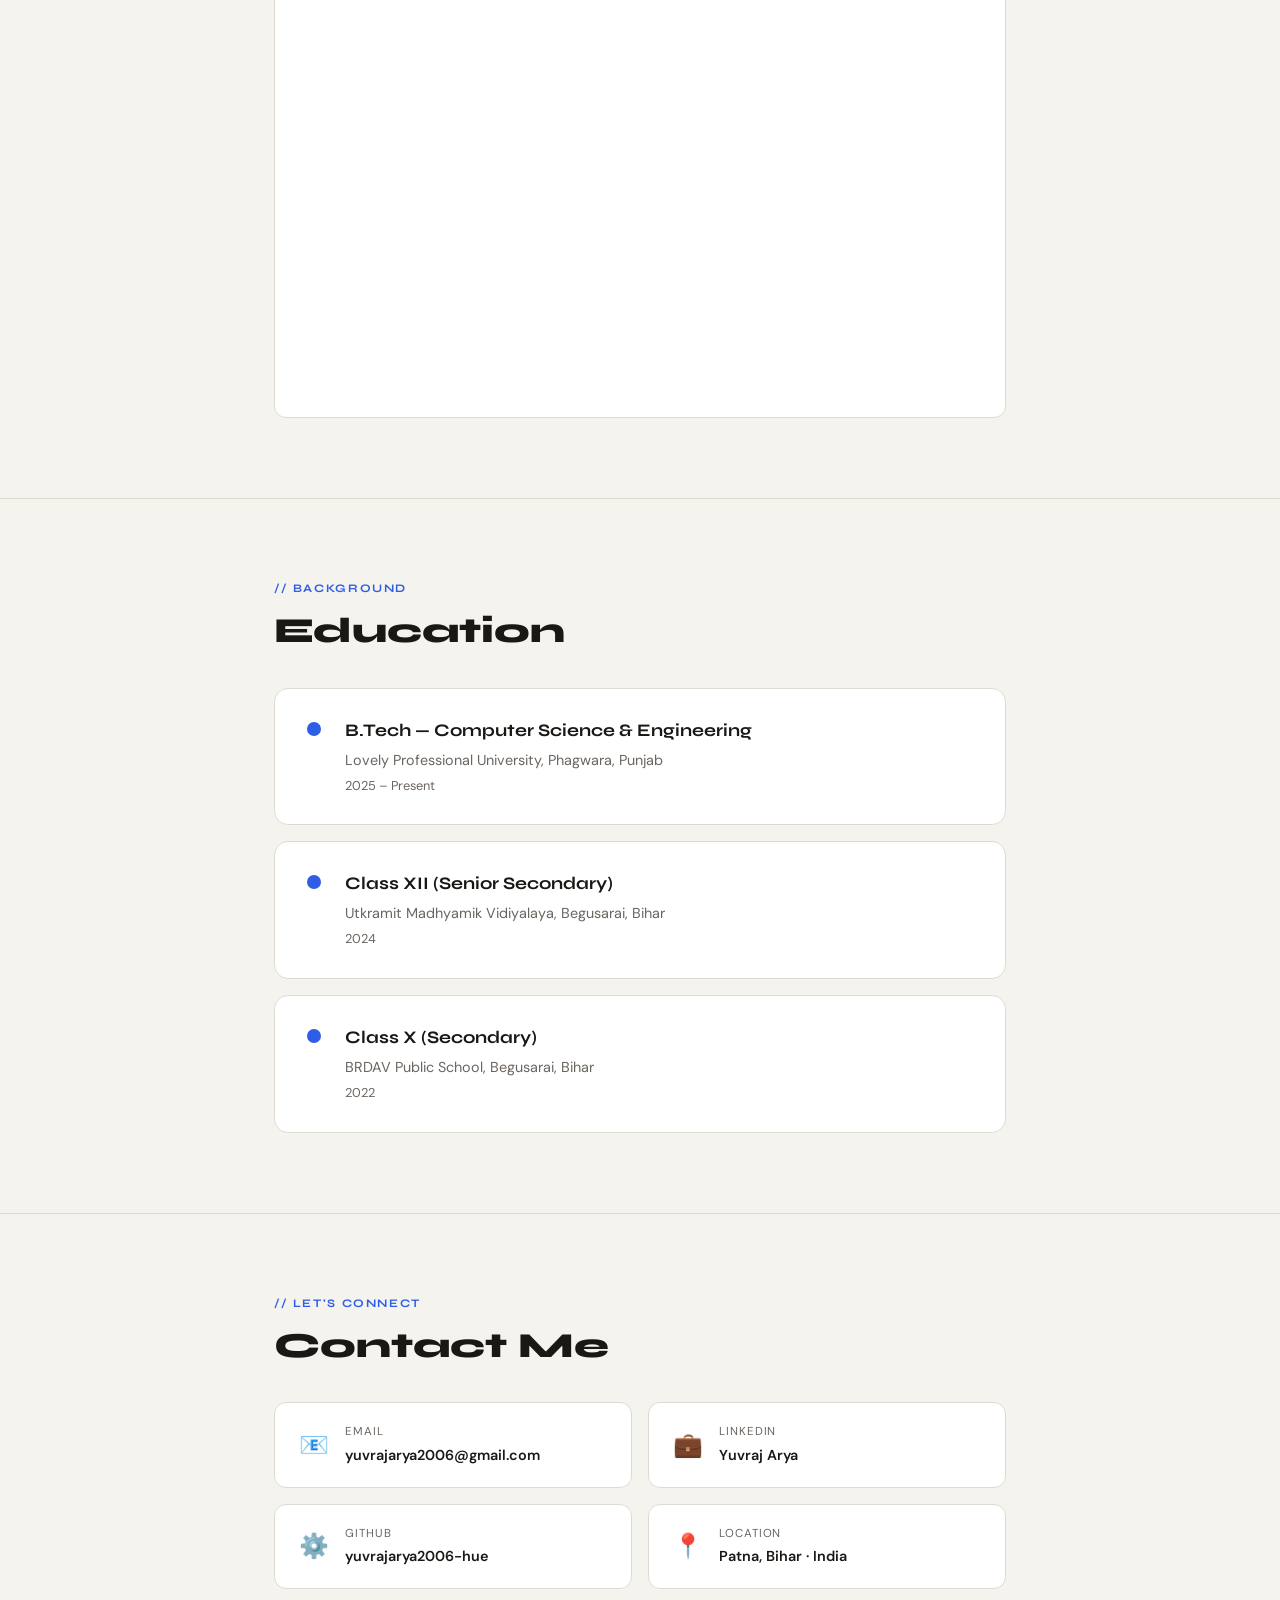
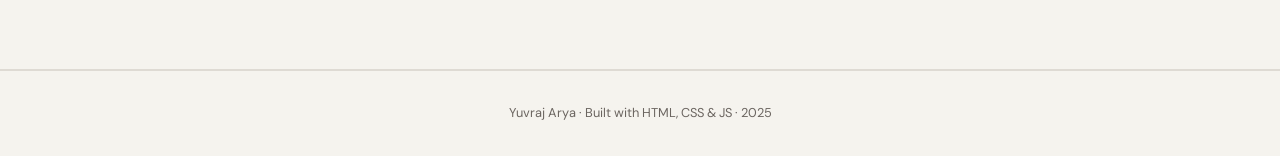
==== commit 70c9f65a: "Update print statement from 'Hello' to 'Goodbye'" ====
--- a/index.html
+++ b/index.html
@@ -145,10 +145,7 @@
       color: var(--fg);
       margin-bottom: 24px;
     }
-    .hero-name em {
-      font-style: normal;
-      color: var(--accent);
-    }
+    .hero-name em { font-style: normal; color: var(--accent); }
     .hero-sub {
       font-size: 1.1rem;
       font-weight: 300;
@@ -168,16 +165,9 @@
       cursor: pointer;
       border: none;
     }
-    .btn-primary {
-      background: var(--accent);
-      color: #fff;
-    }
+    .btn-primary { background: var(--accent); color: #fff; }
     .btn-primary:hover { filter: brightness(1.1); text-decoration: none; transform: translateY(-1px); }
-    .btn-outline {
-      background: transparent;
-      color: var(--fg);
-      border: 1.5px solid var(--border);
-    }
+    .btn-outline { background: transparent; color: var(--fg); border: 1.5px solid var(--border); }
     .btn-outline:hover { border-color: var(--fg-muted); text-decoration: none; transform: translateY(-1px); }
     .hero-scroll {
       margin-top: 70px;
@@ -186,22 +176,11 @@
       display: flex; align-items: center; gap: 8px;
       letter-spacing: 0.04em;
     }
-    .scroll-line {
-      width: 40px; height: 1px;
-      background: var(--fg-muted);
-    }
+    .scroll-line { width: 40px; height: 1px; background: var(--fg-muted); }
 
     /* ─── ABOUT ─── */
-    .about-grid {
-      display: grid; grid-template-columns: 1fr 1fr;
-      gap: 48px; align-items: start;
-    }
-    .about-text p {
-      color: var(--fg-muted);
-      margin-bottom: 14px;
-      font-size: 1rem;
-      line-height: 1.8;
-    }
+    .about-grid { display: grid; grid-template-columns: 1fr 1fr; gap: 48px; align-items: start; }
+    .about-text p { color: var(--fg-muted); margin-bottom: 14px; font-size: 1rem; line-height: 1.8; }
     .about-facts { display: flex; flex-direction: column; gap: 16px; }
     .fact-item {
       background: var(--bg-card);
@@ -226,14 +205,8 @@
       transition: all 0.2s;
       cursor: default;
     }
-    .skill-chip:hover {
-      border-color: var(--accent);
-      color: var(--accent);
-      transform: translateY(-2px);
-    }
-    .skill-category {
-      margin-bottom: 28px;
-    }
+    .skill-chip:hover { border-color: var(--accent); color: var(--accent); transform: translateY(-2px); }
+    .skill-category { margin-bottom: 28px; }
     .skill-cat-label {
       font-size: 0.75rem; font-weight: 600;
       color: var(--fg-muted);
@@ -269,22 +242,14 @@
     .project-title {
       font-family: 'Syne', sans-serif;
       font-size: 1.25rem; font-weight: 700;
-      color: var(--fg);
-      margin-bottom: 10px;
-    }
-    .project-desc {
-      color: var(--fg-muted);
-      font-size: 0.95rem;
-      line-height: 1.7;
-      margin-bottom: 18px;
-    }
+      color: var(--fg); margin-bottom: 10px;
+    }
+    .project-desc { color: var(--fg-muted); font-size: 0.95rem; line-height: 1.7; margin-bottom: 18px; }
     .project-tags { display: flex; flex-wrap: wrap; gap: 8px; margin-bottom: 18px; }
     .ptag {
-      background: var(--tag-bg);
-      color: var(--tag-fg);
+      background: var(--tag-bg); color: var(--tag-fg);
       font-size: 0.75rem; font-weight: 600;
-      padding: 4px 12px;
-      border-radius: 6px;
+      padding: 4px 12px; border-radius: 6px;
     }
     .project-links { display: flex; gap: 12px; }
 
@@ -311,6 +276,7 @@
     .cert-date { font-size: 0.78rem; color: var(--fg-muted); }
 
     /* ─── EDUCATION ─── */
+    .edu-list { display: flex; flex-direction: column; gap: 16px; }
     .edu-card {
       background: var(--bg-card);
       border: 1px solid var(--border);
@@ -322,18 +288,22 @@
       width: 14px; height: 14px; border-radius: 50%;
       background: var(--accent); flex-shrink: 0; margin-top: 5px;
     }
-    .edu-degree {
-      font-family: 'Syne', sans-serif;
-      font-size: 1.1rem; font-weight: 700; margin-bottom: 4px;
-    }
+    .edu-degree { font-family: 'Syne', sans-serif; font-size: 1.1rem; font-weight: 700; margin-bottom: 4px; }
     .edu-school { color: var(--fg-muted); font-size: 0.9rem; margin-bottom: 4px; }
     .edu-meta { font-size: 0.8rem; color: var(--fg-muted); }
 
+    /* ─── RESUME ─── */
+    .resume-actions { display: flex; justify-content: flex-end; margin-bottom: 18px; }
+    .resume-frame-wrap {
+      border: 1px solid var(--border);
+      border-radius: 12px;
+      overflow: hidden;
+      background: var(--bg-card);
+    }
+    .resume-frame-wrap iframe { display: block; width: 100%; height: 700px; border: none; }
+
     /* ─── CONTACT ─── */
-    .contact-grid {
-      display: grid; grid-template-columns: 1fr 1fr;
-      gap: 16px;
-    }
+    .contact-grid { display: grid; grid-template-columns: 1fr 1fr; gap: 16px; }
     .contact-item {
       background: var(--bg-card);
       border: 1px solid var(--border);
@@ -382,14 +352,12 @@
       .hero-name { font-size: clamp(2.4rem, 12vw, 4rem); }
       .project-card { padding: 22px; }
       .edu-card { flex-direction: column; gap: 14px; }
+      .resume-frame-wrap iframe { height: 460px; }
     }
     .theme-wrapper { display: flex; align-items: center; gap: 8px; }
 
     /* ─── HERO PHOTO ─── */
-    .hero-inner {
-      display: flex; align-items: center;
-      justify-content: space-between; gap: 40px;
-    }
+    .hero-inner { display: flex; align-items: center; justify-content: space-between; gap: 40px; }
     .hero-content { flex: 1; }
     .hero-photo-wrap {
       flex-shrink: 0;
@@ -398,13 +366,8 @@
       border: 3px solid var(--border);
       overflow: hidden;
       box-shadow: 0 12px 40px var(--shadow);
-      position: relative;
-    }
-    .hero-photo-wrap img {
-      width: 100%; height: 100%;
-      object-fit: cover; object-position: center top;
-      display: block;
-    }
+    }
+    .hero-photo-wrap img { width: 100%; height: 100%; object-fit: cover; object-position: center top; display: block; }
     @media (max-width: 640px) {
       .hero-inner { flex-direction: column-reverse; gap: 24px; }
       .hero-photo-wrap { width: 140px; height: 140px; }
@@ -418,12 +381,7 @@
       background: var(--bg-muted);
       border: 1px solid var(--border);
     }
-    .cert-img-wrap img {
-      width: 100%; height: 100%;
-      object-fit: cover;
-      transition: transform 0.3s ease;
-      display: block;
-    }
+    .cert-img-wrap img { width: 100%; height: 100%; object-fit: cover; transition: transform 0.3s ease; display: block; }
     .cert-img-wrap:hover img { transform: scale(1.04); }
 
     /* ─── LIGHTBOX ─── */
@@ -435,11 +393,7 @@
       padding: 24px;
     }
     .lightbox.open { display: flex; }
-    .lightbox img {
-      max-width: 92vw; max-height: 88vh;
-      border-radius: 10px;
-      box-shadow: 0 20px 60px rgba(0,0,0,0.6);
-    }
+    .lightbox img { max-width: 92vw; max-height: 88vh; border-radius: 10px; box-shadow: 0 20px 60px rgba(0,0,0,0.6); }
     .lightbox-close {
       position: absolute; top: 20px; right: 24px;
       background: none; border: none;
@@ -457,7 +411,8 @@
     <a href="#about">About</a>
     <a href="#skills">Skills</a>
     <a href="#projects">Projects</a>
-    <a href="#certificates">Certificates</a>
+    <a href="#certificates">Certs</a>
+    <a href="#resume">Resume</a>
     <a href="#education">Education</a>
     <a href="#contact">Contact</a>
     <div class="theme-wrapper">
@@ -479,6 +434,7 @@
         </p>
         <div class="hero-links fade-up delay-3">
           <a href="#projects" class="btn btn-primary">View Projects</a>
+          <a href="resume.pdf" target="_blank" class="btn btn-outline">📄 Resume</a>
           <a href="https://www.linkedin.com/in/yuvraj-arya-b1a827305/" target="_blank" class="btn btn-outline">💼 LinkedIn</a>
           <a href="https://github.com/yuvrajarya2006-hue" target="_blank" class="btn btn-outline">⚙️ GitHub</a>
         </div>
@@ -593,7 +549,7 @@
 
       <div class="project-card">
         <div class="project-num">01</div>
-        <div class="project-title">To-Do List App</div>
+        <div class="project-title">Task Manager Web App</div>
         <div class="project-desc">
           A clean, interactive task manager built with vanilla JavaScript. Supports adding tasks, marking them as complete with a visual strikethrough, and deleting them with a smooth fade-out animation. Features keyboard support (Enter key) and a polished gradient UI.
         </div>
@@ -680,41 +636,57 @@
   </div>
 </section>
 
+<!-- RESUME -->
+<section id="resume">
+  <div class="container">
+    <div class="section-label">// Resume</div>
+    <h2 class="section-title">My Resume</h2>
+    <div class="resume-actions">
+      <a href="resume.pdf" download="Yuvraj_Arya_Resume.pdf" class="btn btn-primary">⬇ Download Resume</a>
+    </div>
+    <div class="resume-frame-wrap">
+      <iframe src="resume.pdf" title="Yuvraj Arya Resume">
+        <p>Your browser doesn't support inline PDFs.
+          <a href="resume.pdf" download="Yuvraj_Arya_Resume.pdf">Download the resume instead.</a>
+        </p>
+      </iframe>
+    </div>
+  </div>
+</section>
+
 <!-- EDUCATION -->
 <section id="education">
   <div class="container">
     <div class="section-label">// Background</div>
     <h2 class="section-title">Education</h2>
-    <div class="edu-card">
-      <div class="edu-dot"></div>
-      <div>
-        <div class="edu-degree">B.Tech — Computer Science & Engineering</div>
-        <div class="edu-school">Lovely Professional University, Phagwara, Punjab</div>
-        <div class="edu-meta">2025 – Present</div>
-      </div>
-    </div>
-    <br>
-    <div class="edu-card">
-  <div class="edu-dot"></div>
-  <div>
-    <div class="edu-degree">Class XII (Senior Secondary)</div>
-    <div class="edu-school">Utkramit Madhyamik Vidiyalaya, Begusarai, Bihar</div>
-    <div class="edu-meta">2024</div>
-  </div>
-</div>
-<br>
-<div class="edu-card">
-  <div class="edu-dot"></div>
-  <div>
-    <div class="edu-degree">Class X (Secondary)</div>
-    <div class="edu-school">BRDAV Public School, Begusarai, Bihar</div>
-    <div class="edu-meta">2022</div>
-  </div>
-</div>
-  </div>
-  
-</section>
-
+    <div class="edu-list">
+      <div class="edu-card">
+        <div class="edu-dot"></div>
+        <div>
+          <div class="edu-degree">B.Tech — Computer Science & Engineering</div>
+          <div class="edu-school">Lovely Professional University, Phagwara, Punjab</div>
+          <div class="edu-meta">2025 – Present</div>
+        </div>
+      </div>
+      <div class="edu-card">
+        <div class="edu-dot"></div>
+        <div>
+          <div class="edu-degree">Class XII (Senior Secondary)</div>
+          <div class="edu-school">Utkramit Madhyamik Vidiyalaya, Begusarai, Bihar</div>
+          <div class="edu-meta">2024</div>
+        </div>
+      </div>
+      <div class="edu-card">
+        <div class="edu-dot"></div>
+        <div>
+          <div class="edu-degree">Class X (Secondary)</div>
+          <div class="edu-school">BRDAV Public School, Begusarai, Bihar</div>
+          <div class="edu-meta">2022</div>
+        </div>
+      </div>
+    </div>
+  </div>
+</section>
 
 <!-- CONTACT -->
 <section id="contact">
@@ -782,7 +754,6 @@
   const label = document.getElementById('themeLabel');
   const html = document.documentElement;
 
-  // Load saved theme
   const saved = localStorage.getItem('theme') || 'light';
   html.setAttribute('data-theme', saved);
   label.textContent = saved === 'dark' ? '🌙' : '☀️';
@@ -814,4 +785,4 @@
 </script>
 
 </body>
-</html>+</html>
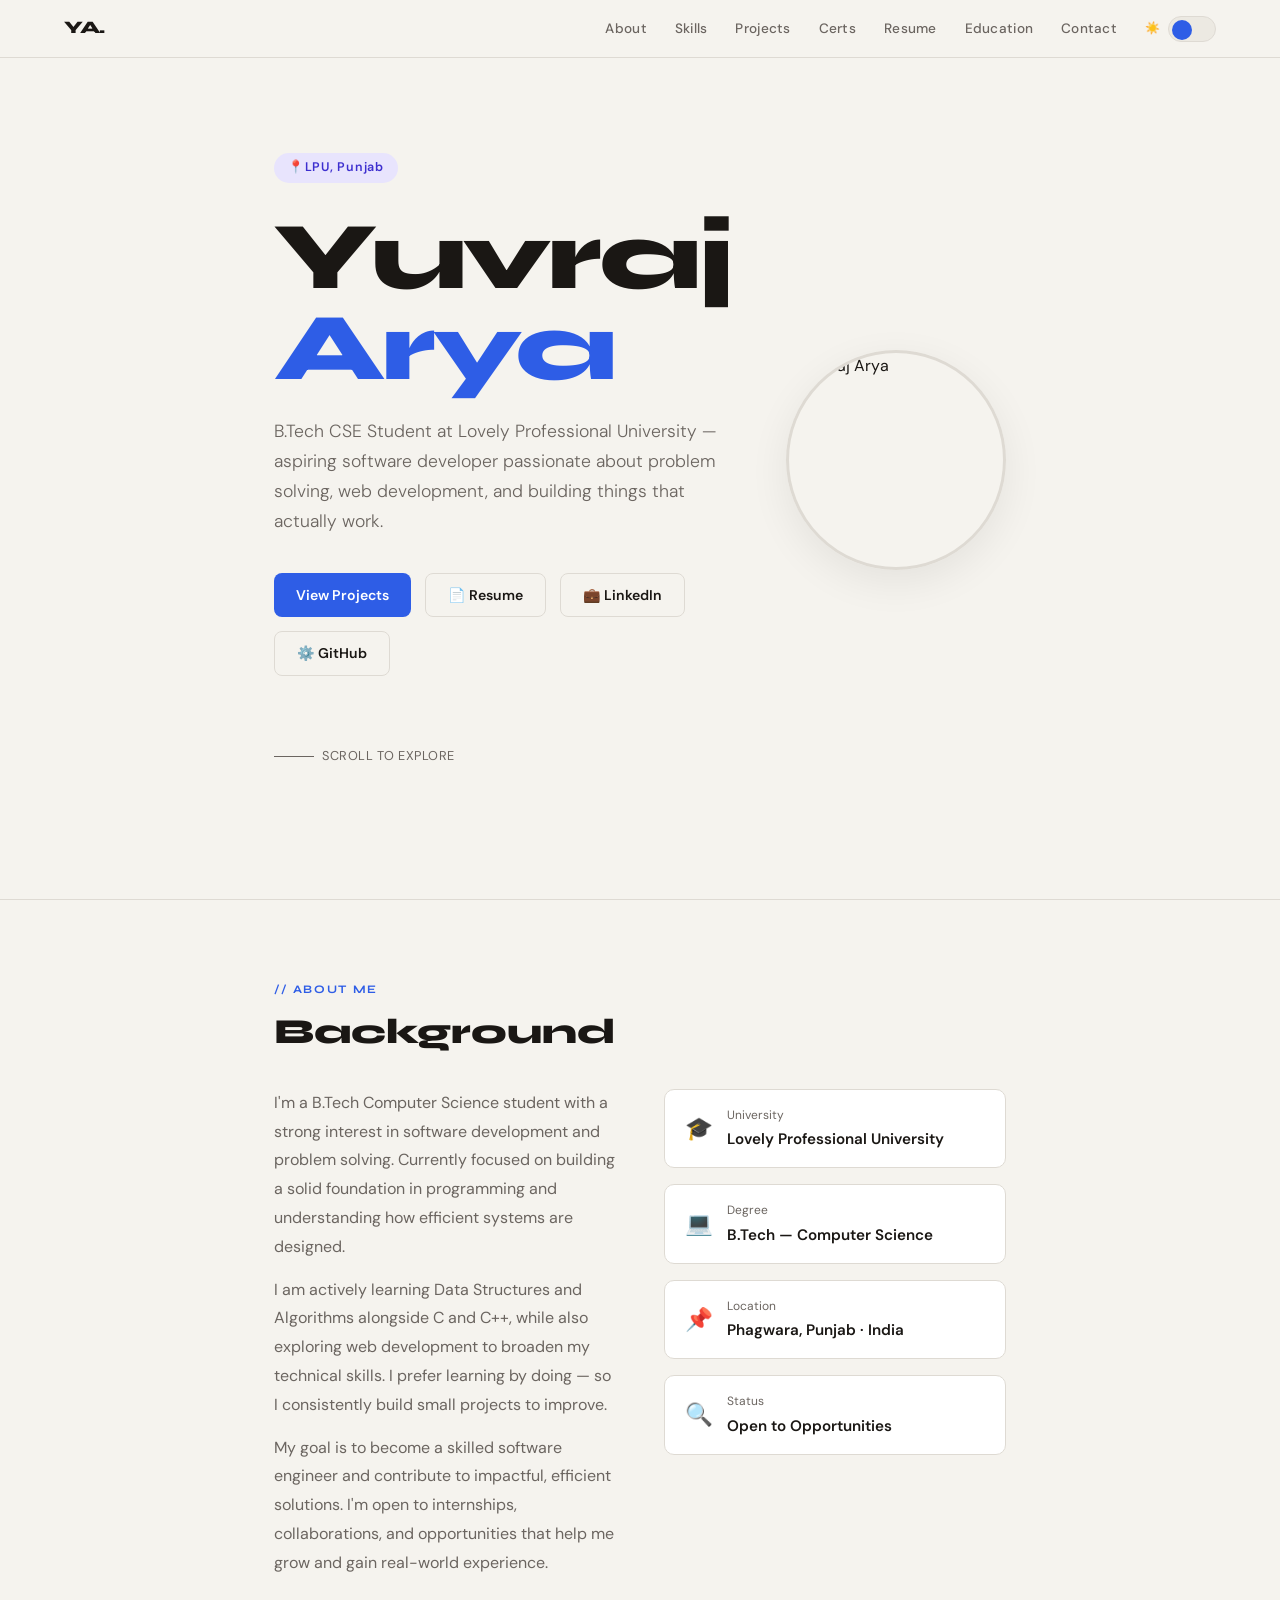
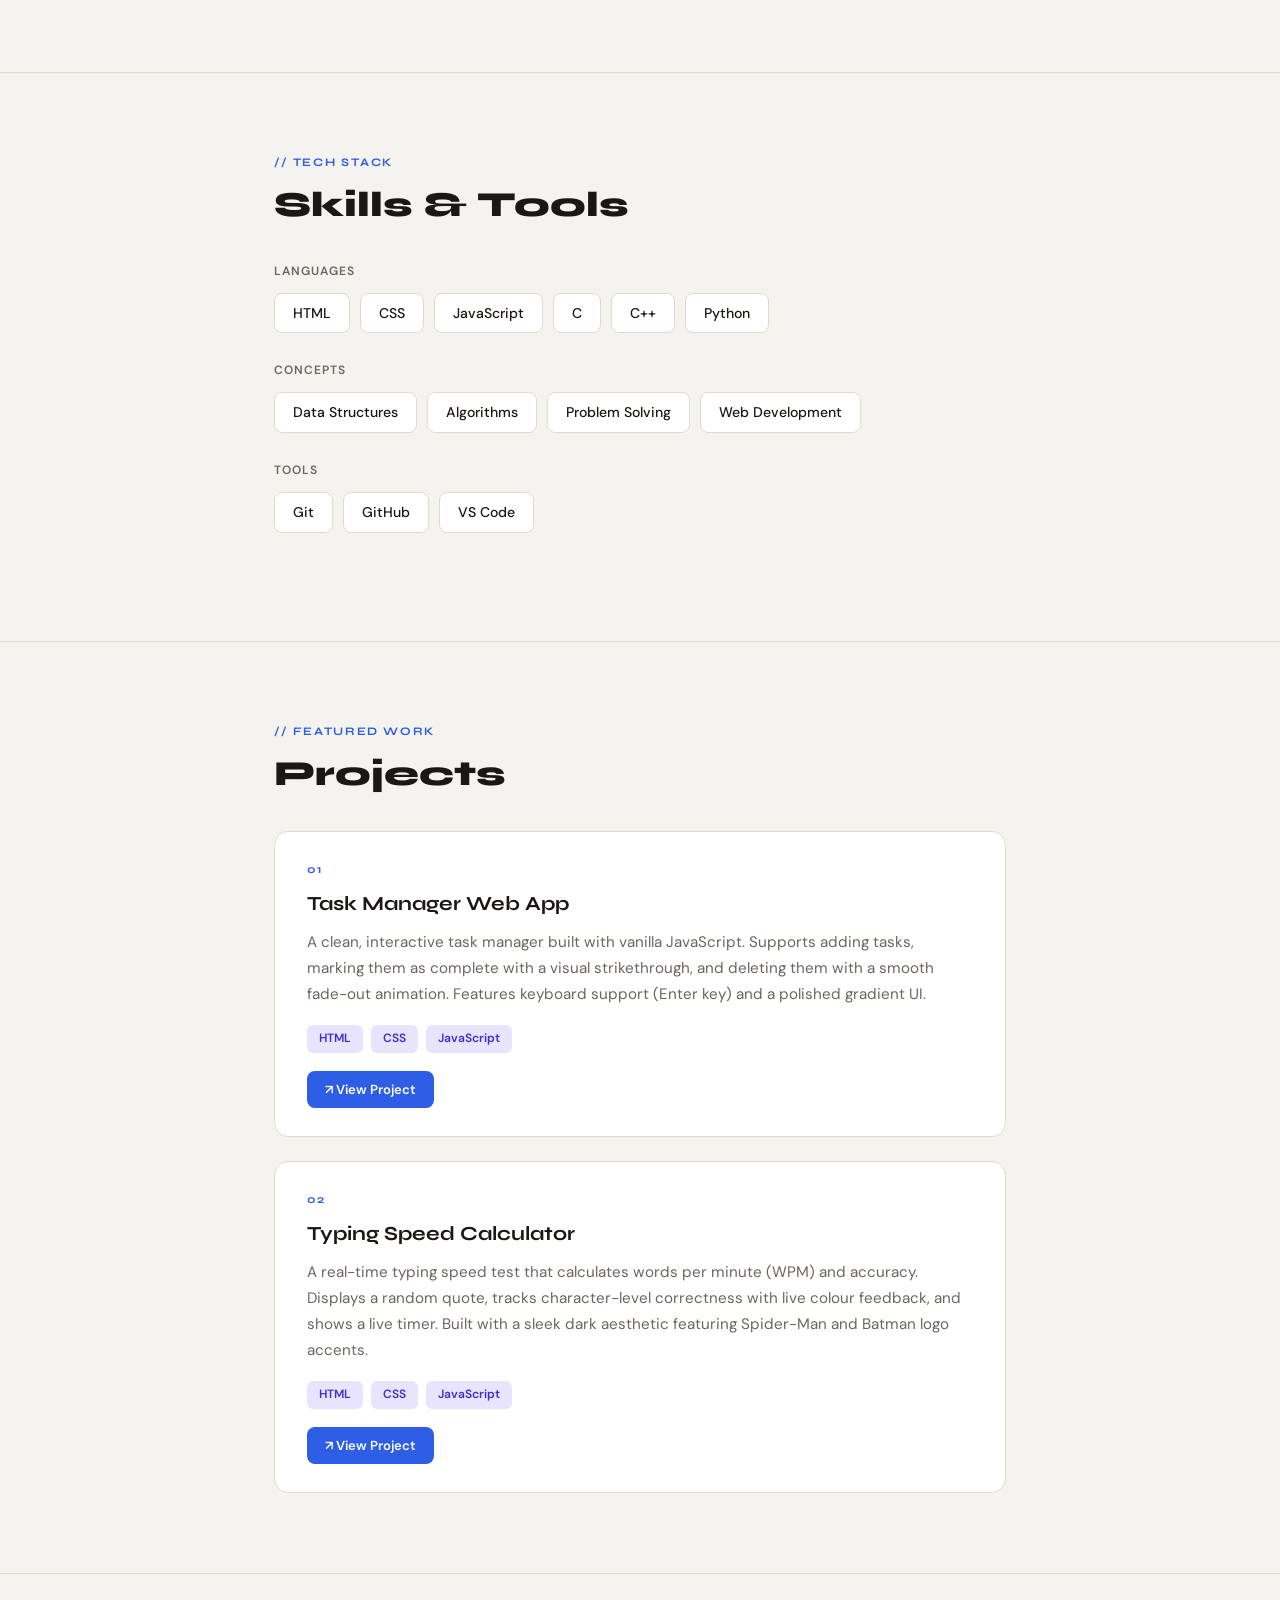
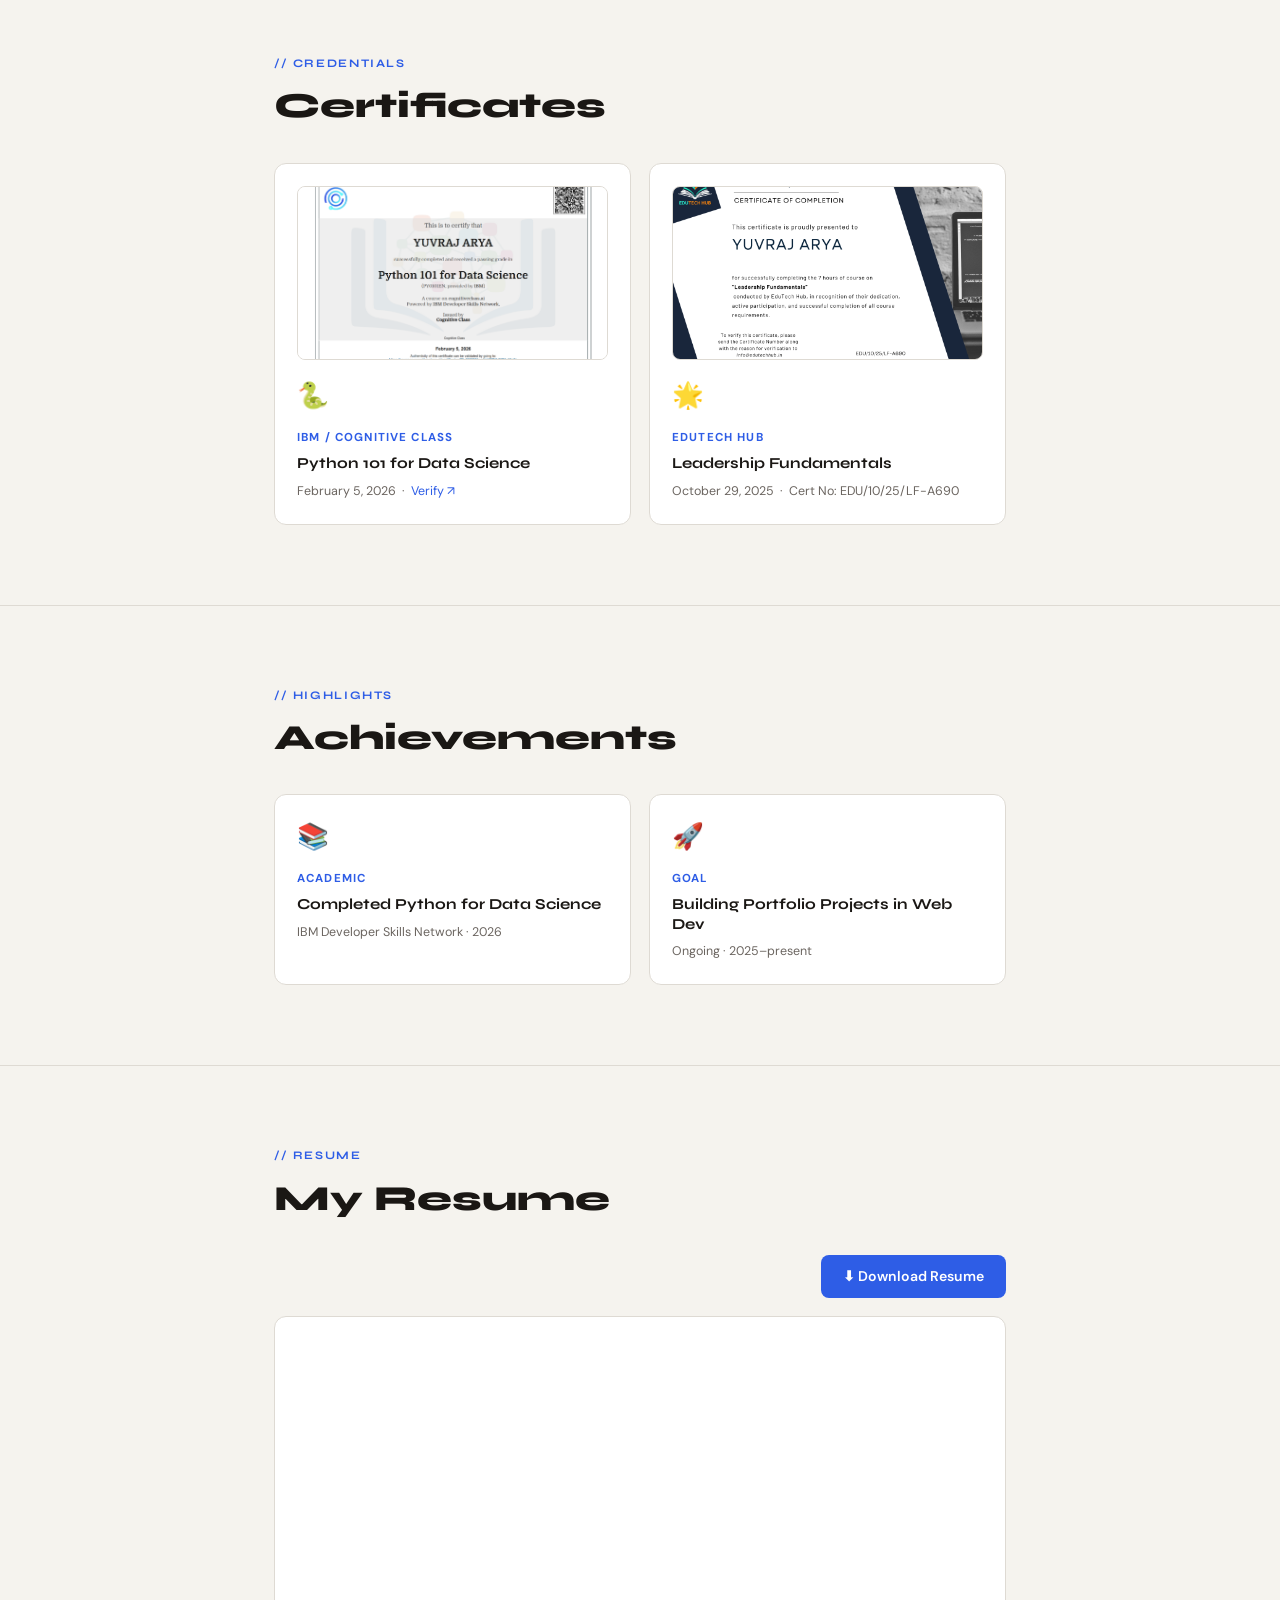
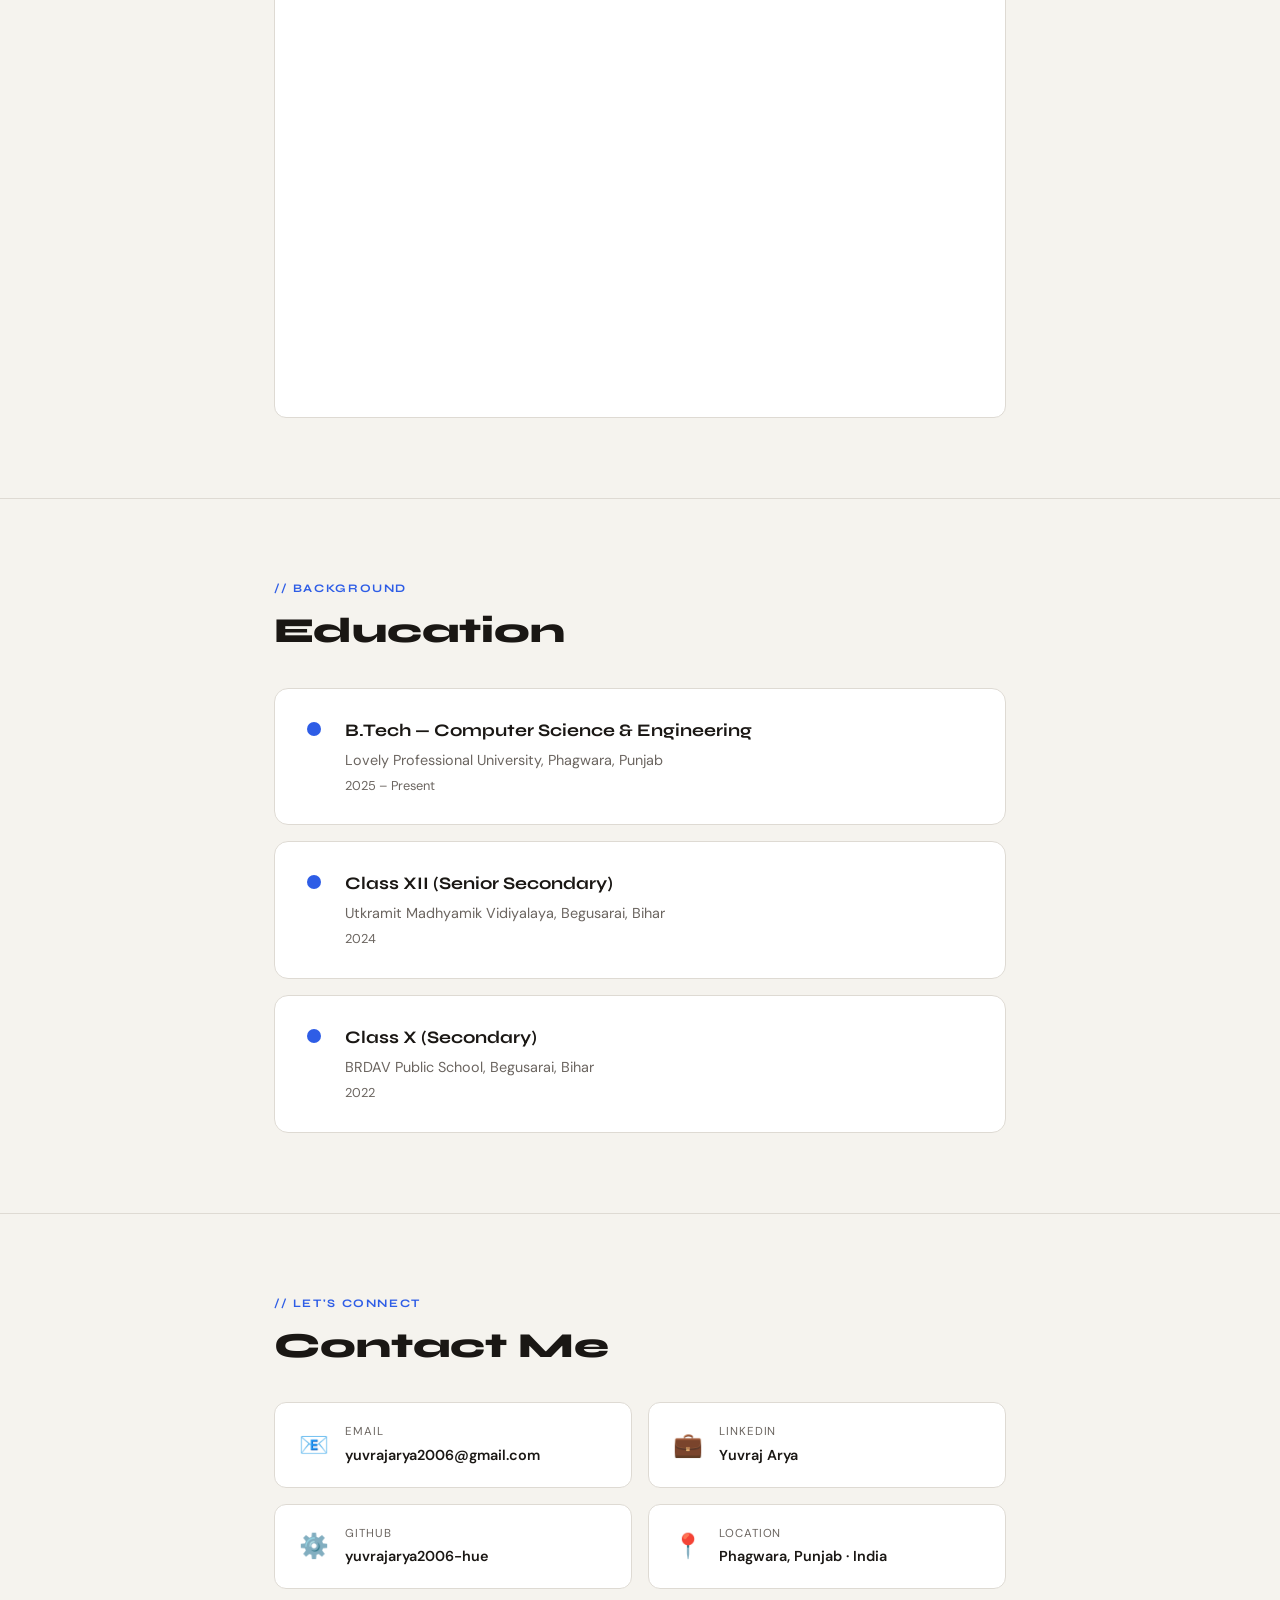
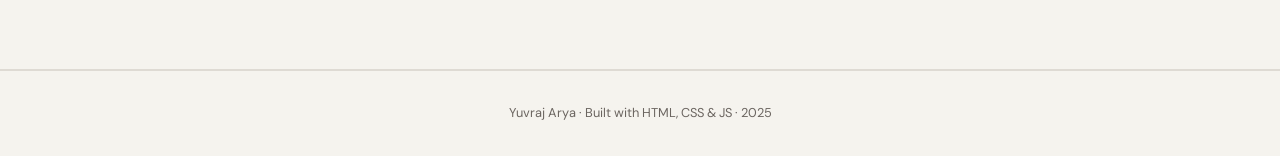
==== commit bde0d023: "Update index.html" ====
--- a/index.html
+++ b/index.html
@@ -427,7 +427,7 @@
   <div class="container">
     <div class="hero-inner">
       <div class="hero-content">
-        <div class="hero-tag fade-up">📍 Patna, Bihar · LPU, Punjab</div>
+        <div class="hero-tag fade-up">📍LPU, Punjab</div>
         <h1 class="hero-name fade-up delay-1">Yuvraj<br><em>Arya</em></h1>
         <p class="hero-sub fade-up delay-2">
           B.Tech CSE Student at Lovely Professional University — aspiring software developer passionate about problem solving, web development, and building things that actually work.
@@ -486,7 +486,7 @@
           <div class="fact-icon">📌</div>
           <div>
             <div class="fact-label">Location</div>
-            <div class="fact-value">Patna, Bihar · India</div>
+            <div class="fact-value">Phagwara, Punjab · India</div>
           </div>
         </div>
         <div class="fact-item">
@@ -719,7 +719,7 @@
         <div class="contact-icon">📍</div>
         <div>
           <div class="contact-label">Location</div>
-          <div class="contact-value">Patna, Bihar · India</div>
+          <div class="contact-value">Phagwara, Punjab · India</div>
         </div>
       </div>
     </div>
